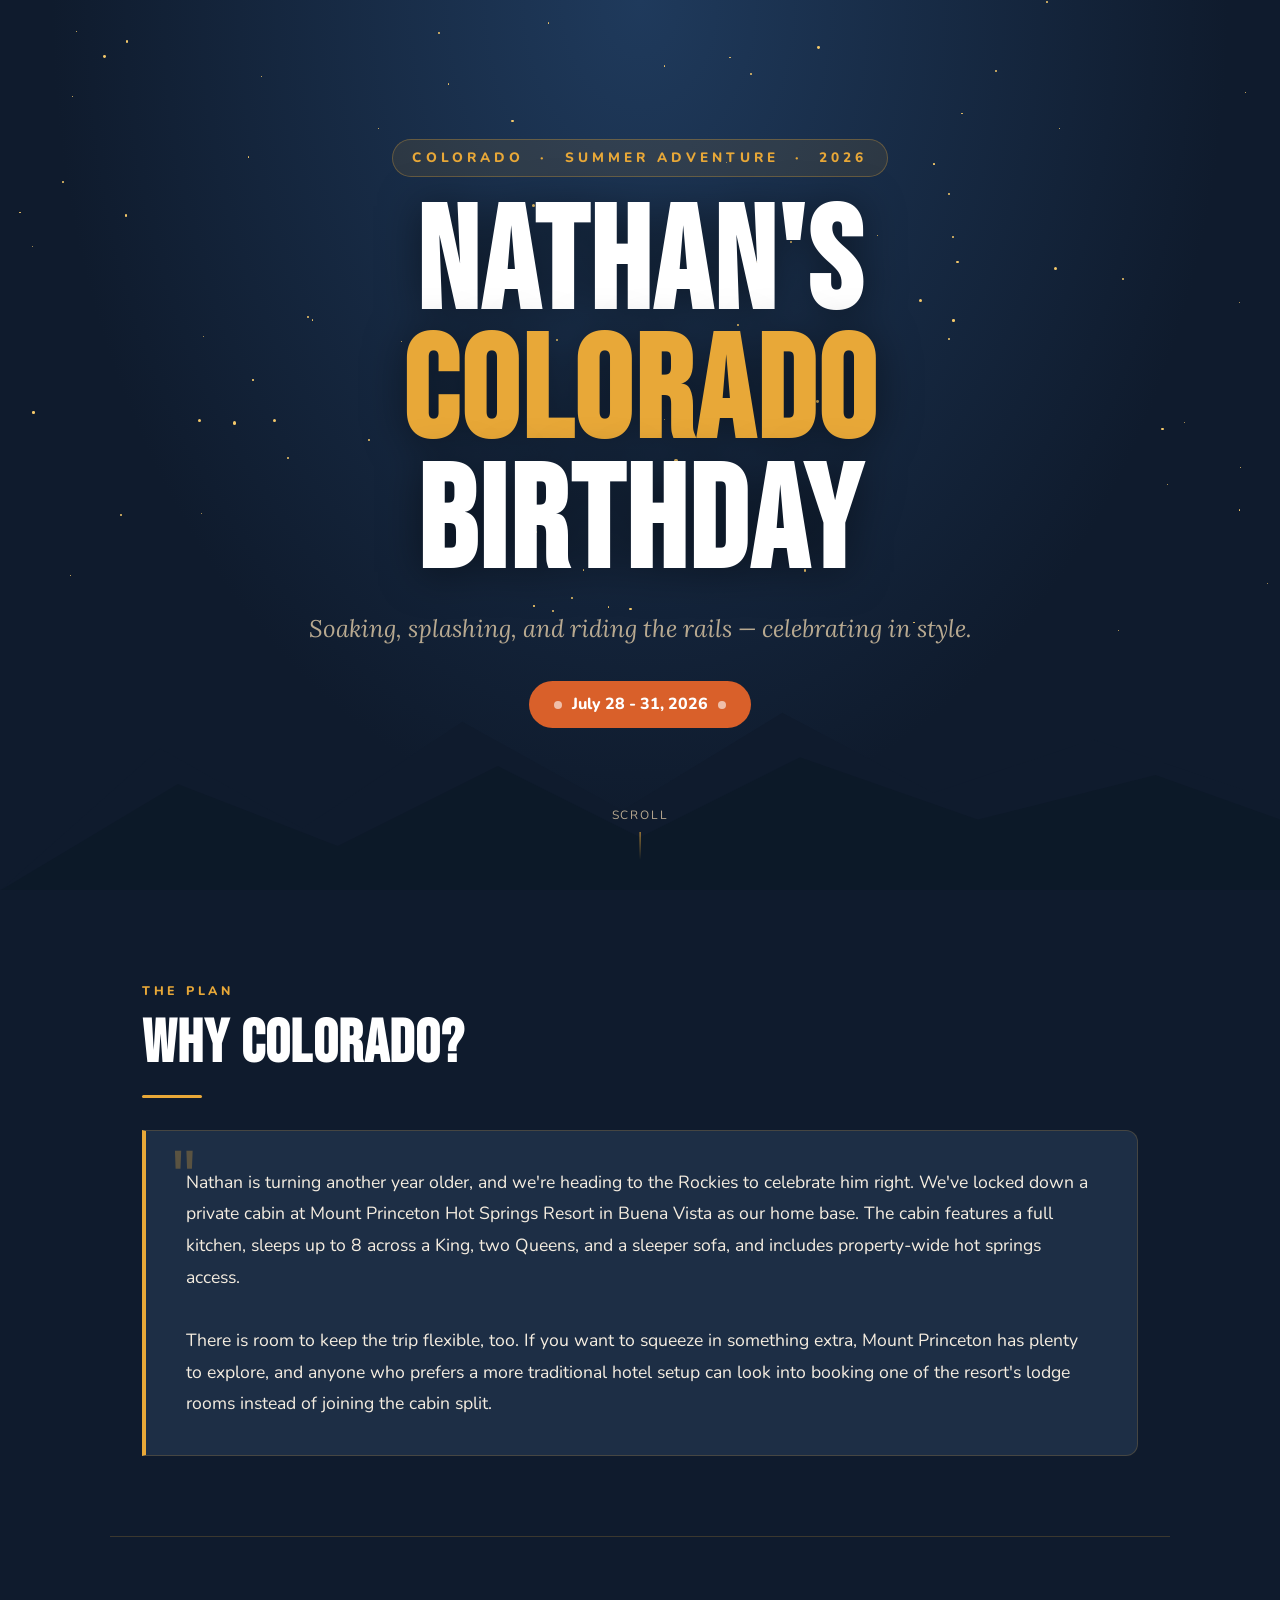
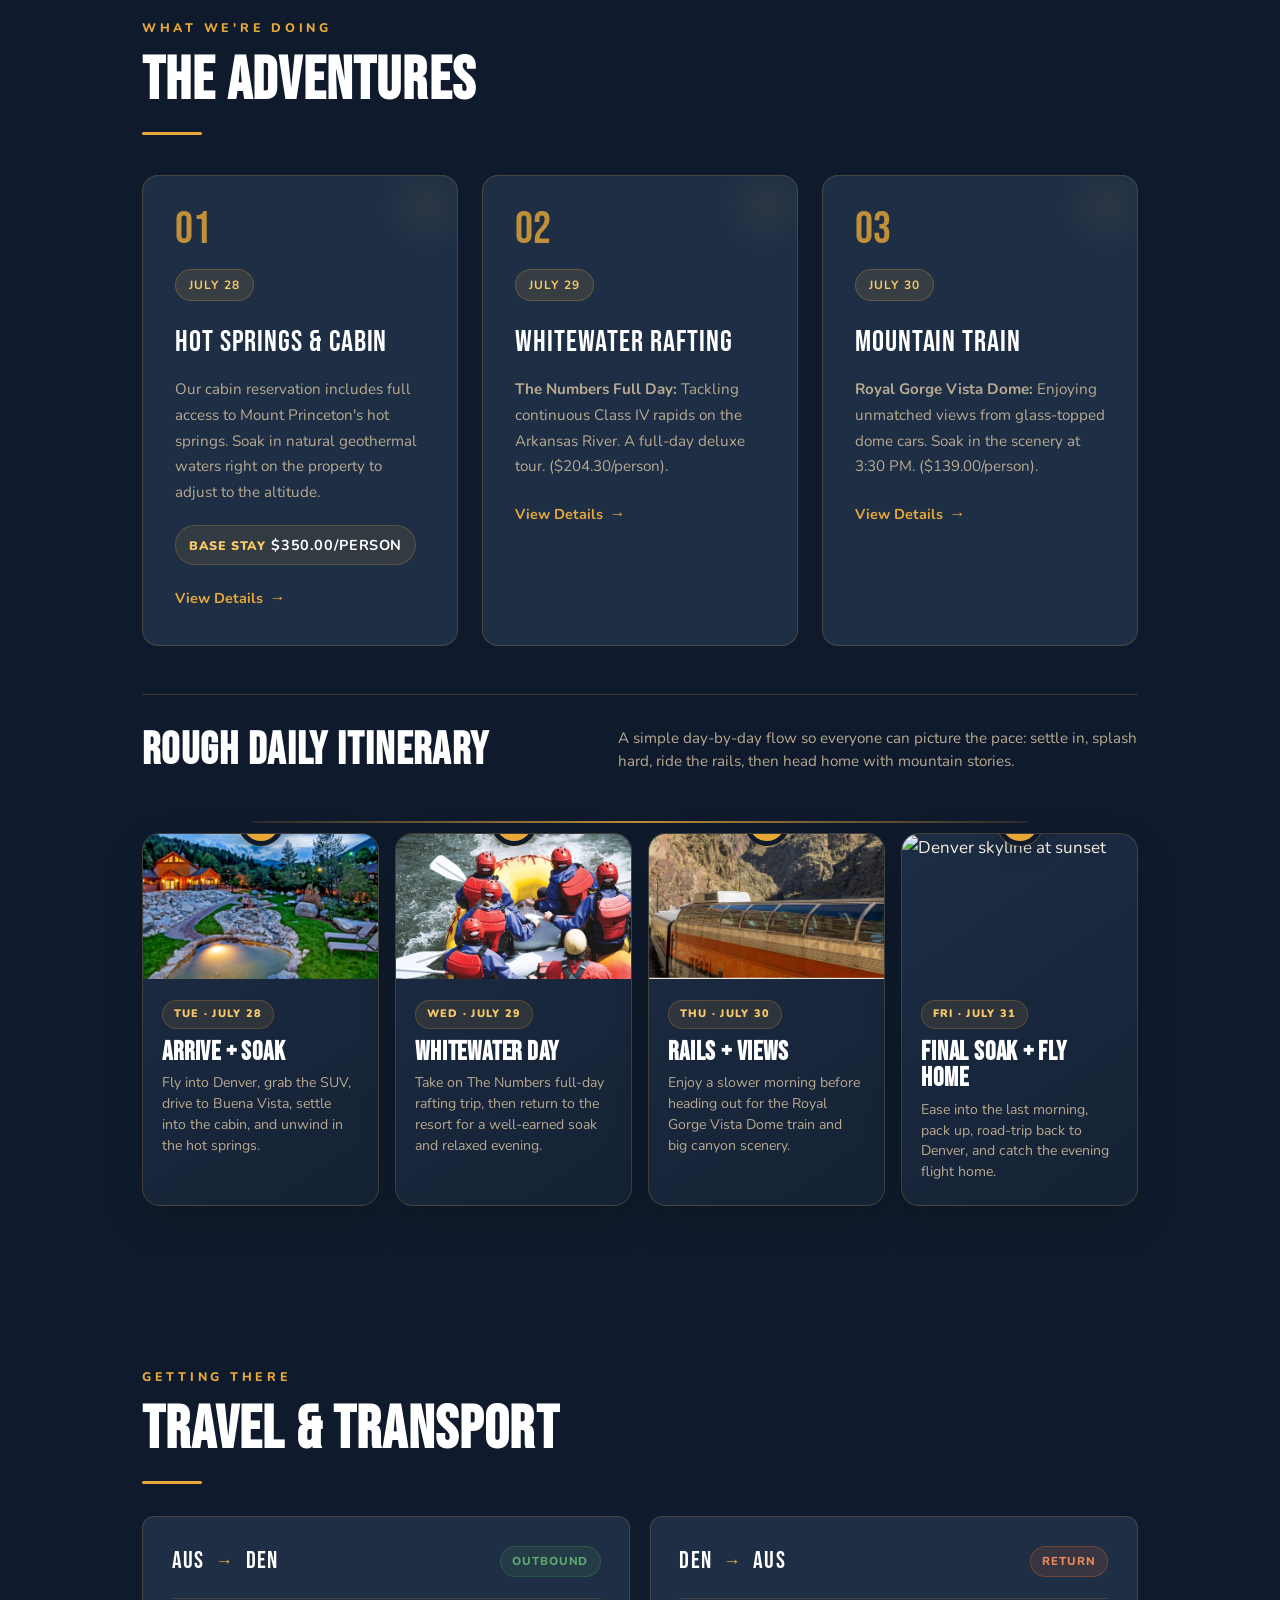
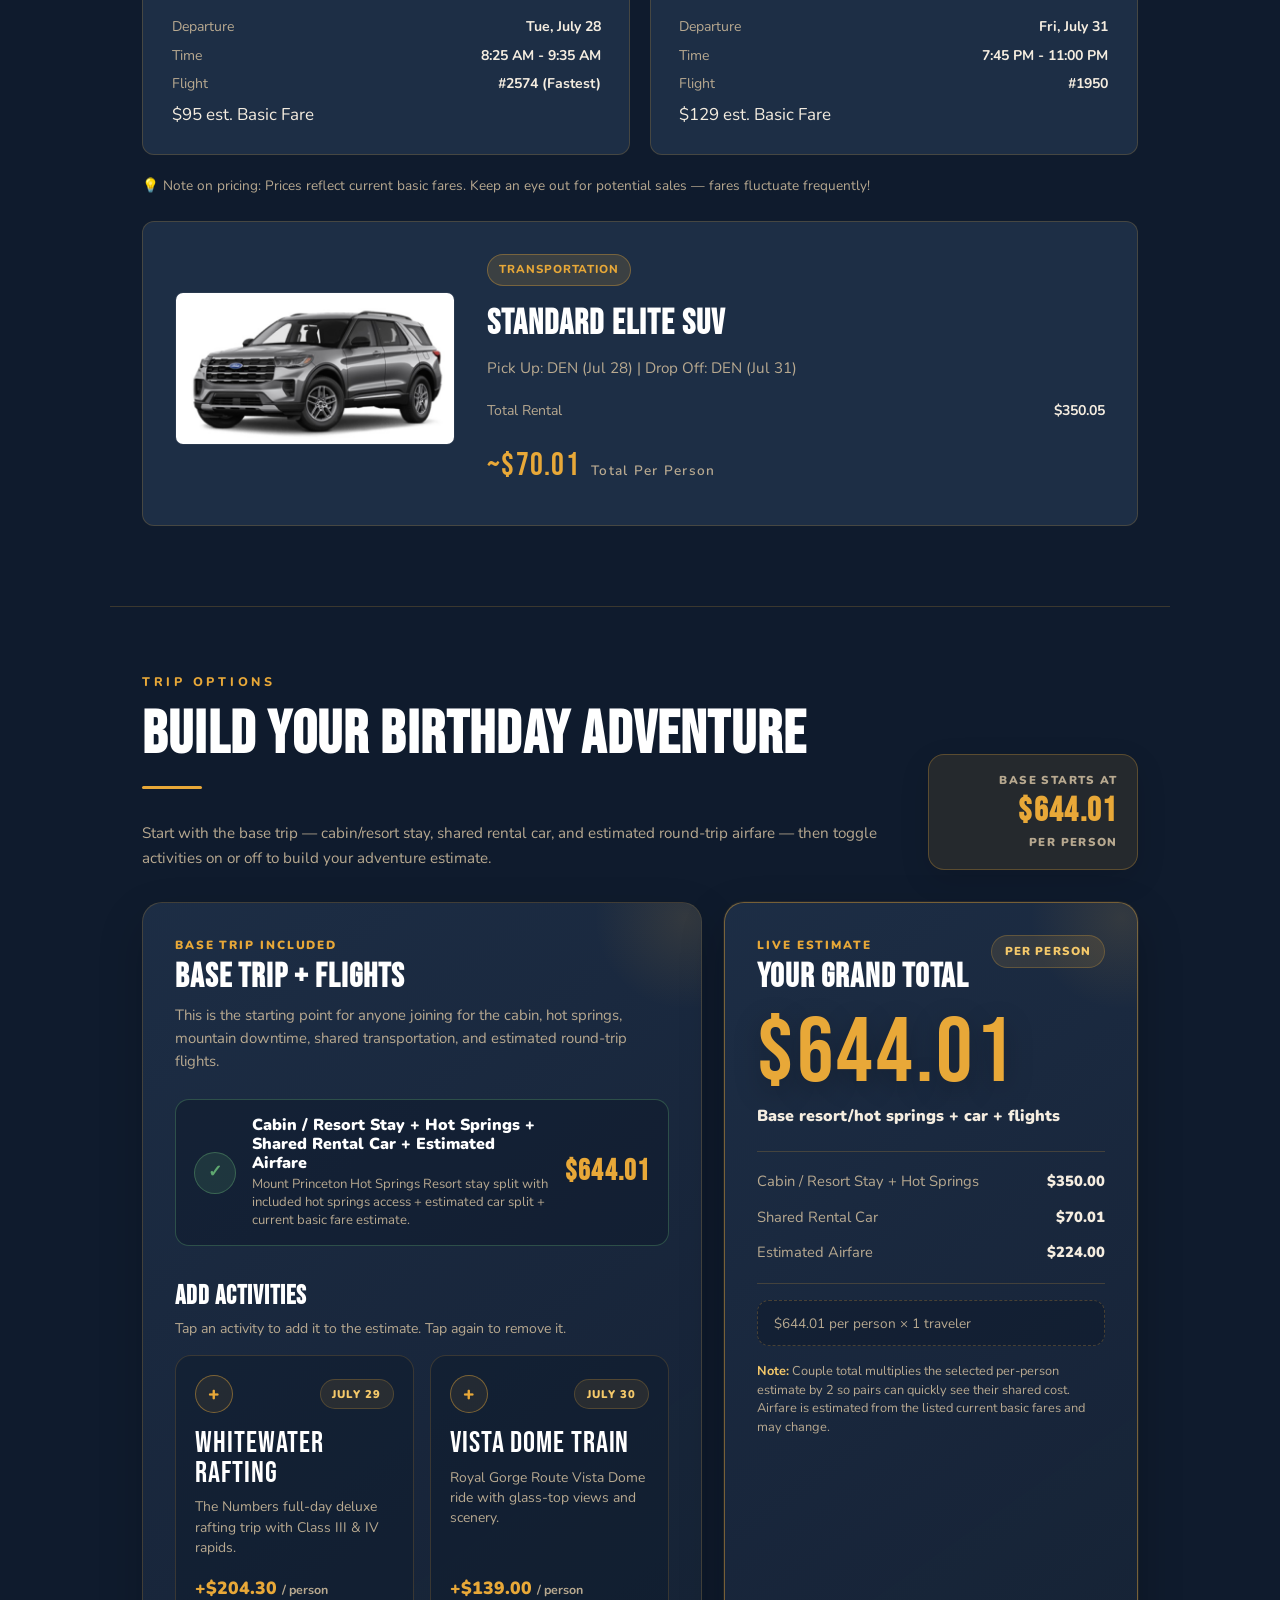
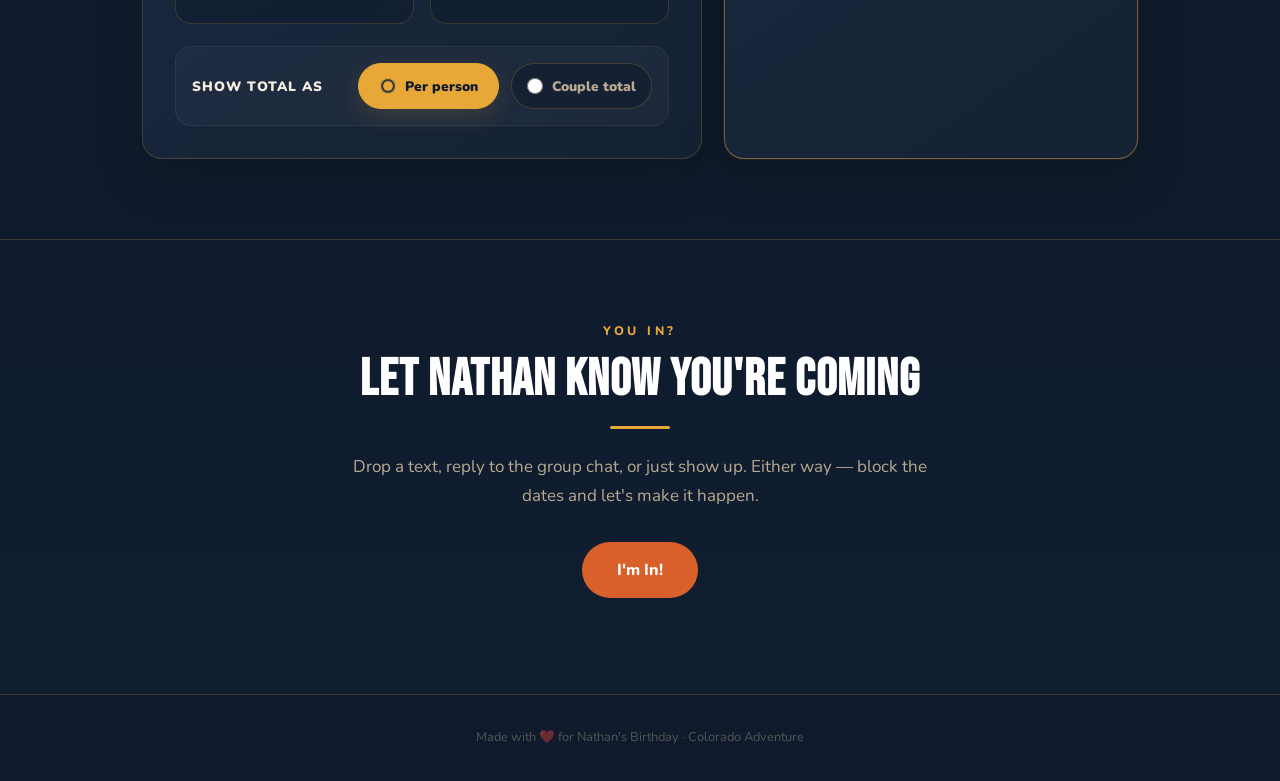
==== index.html @ df60fd01 "Rename index5.html to index.html" ====
<!DOCTYPE html>
<html lang="en">
<head>
<meta charset="UTF-8">
<meta name="viewport" content="width=device-width, initial-scale=1.0">
<title>Nathan's Colorado Birthday 🏔️</title>
<link href="https://fonts.googleapis.com/css2?family=Bebas+Neue&family=Nunito:wght@400;600;700;800;900&family=Lora:ital,wght@0,600;1,500&display=swap" rel="stylesheet">
<style>
  *, *::before, *::after { margin: 0; padding: 0; box-sizing: border-box; }

  :root {
    --navy: #0f1b2d;
    --navy-mid: #162235;
    --navy-card: #1d2e45;
    --amber: #e8a838;
    --amber-light: #f5c96a;
    --orange: #d9602a;
    --cream: #f5ede0;
    --cream-muted: #b8a990;
    --green: #3d7a52;
    --green-light: #5fa870;
    --white: #ffffff;
    --border: rgba(232, 168, 56, 0.2);
  }

  html { scroll-behavior: smooth; }

  body {
    background: var(--navy);
    color: var(--cream);
    font-family: 'Nunito', sans-serif;
    font-size: 17px;
    line-height: 1.7;
    overflow-x: hidden;
  }

  /* ── HERO ─────────────────────────────────────── */
  .hero {
    position: relative;
    min-height: 100vh;
    display: flex;
    flex-direction: column;
    align-items: center;
    justify-content: center;
    text-align: center;
    padding: 6rem 2rem 8rem;
    overflow: hidden;
  }

  .hero-bg {
    position: absolute; inset: 0;
    background: radial-gradient(ellipse at 50% 0%, #1f3a5c 0%, var(--navy) 65%);
    z-index: 0;
  }

  /* Stars */
  .stars {
    position: absolute; inset: 0;
    z-index: 0;
    overflow: hidden;
  }
  
  .star {
    position: absolute;
    background: var(--amber-light);
    border-radius: 50%;
    animation: twinkle var(--dur, 3s) ease-in-out infinite alternate;
    transition: transform 0.1s linear;
  }

  @keyframes twinkle { 
    from { opacity: 0.1; box-shadow: 0 0 0 rgba(245,201,106,0); } 
    to { opacity: 1; box-shadow: 0 0 6px rgba(245,201,106,0.8); } 
  }

  /* Mountain silhouette */
  .mountains {
    position: absolute;
    bottom: 0; left: 0; right: 0;
    z-index: 1;
    pointer-events: none;
  }

  .hero-content { position: relative; z-index: 2; max-width: 820px; }

  .hero-eyebrow {
    display: inline-block;
    font-family: 'Nunito', sans-serif;
    font-weight: 800;
    font-size: 0.85rem;
    letter-spacing: 0.3em;
    text-transform: uppercase;
    color: var(--amber);
    background: rgba(232,168,56,0.1);
    border: 1px solid rgba(232,168,56,0.3);
    padding: 0.4rem 1.2rem;
    border-radius: 2rem;
    margin-bottom: 1.5rem;
    animation: fadeUp 0.8s ease both;
  }

  .hero-title {
    font-family: 'Bebas Neue', sans-serif;
    font-size: clamp(4.5rem, 12vw, 9rem);
    line-height: 0.9;
    color: var(--white);
    letter-spacing: 0.02em;
    animation: fadeUp 0.8s 0.15s ease both;
    text-shadow: 0 4px 40px rgba(0,0,0,0.5);
  }

  .hero-title span { color: var(--amber); }

  .hero-subtitle {
    font-family: 'Lora', serif;
    font-style: italic;
    font-size: clamp(1.1rem, 2.5vw, 1.5rem);
    color: var(--cream-muted);
    margin-top: 1.2rem;
    animation: fadeUp 0.8s 0.3s ease both;
  }

  .hero-date-badge {
    display: inline-flex;
    align-items: center;
    gap: 0.6rem;
    margin-top: 2rem;
    background: var(--orange);
    color: var(--white);
    font-weight: 800;
    font-size: 1rem;
    padding: 0.65rem 1.6rem;
    border-radius: 2rem;
    animation: fadeUp 0.8s 0.45s ease both;
  }

  .hero-date-badge .dot { width: 8px; height: 8px; background: rgba(255,255,255,0.6); border-radius: 50%; display: inline-block; }

  .scroll-hint {
    position: absolute;
    bottom: 2.5rem; 
    left: 50%;
    transform: translateX(-50%);
    z-index: 3;
    display: flex;
    flex-direction: column;
    align-items: center;
    gap: 0.4rem;
    color: var(--cream-muted);
    font-size: 0.75rem;
    letter-spacing: 0.15em;
    text-transform: uppercase;
    animation: bounce 2s ease-in-out infinite;
  }
  
  .scroll-hint::after { content: ''; display: block; width: 1.5px; height: 28px; background: linear-gradient(to bottom, var(--amber), transparent); margin: 0 auto; }

  @keyframes bounce { 0%,100% { transform: translateX(-50%) translateY(0); } 50% { transform: translateX(-50%) translateY(6px); } }
  @keyframes fadeUp { from { opacity: 0; transform: translateY(24px); } to { opacity: 1; transform: translateY(0); } }

  /* ── SECTIONS ──────────────────────────────────── */
  section { padding: 5rem 2rem; max-width: 1060px; margin: 0 auto; }

  .section-label {
    font-weight: 800;
    font-size: 0.78rem;
    letter-spacing: 0.3em;
    text-transform: uppercase;
    color: var(--amber);
    margin-bottom: 0.7rem;
  }

  .section-title {
    font-family: 'Bebas Neue', sans-serif;
    font-size: clamp(2.5rem, 5vw, 3.8rem);
    line-height: 1.05;
    color: var(--white);
    letter-spacing: 0.02em;
  }

  .divider {
    width: 60px;
    height: 3px;
    background: var(--amber);
    border-radius: 2px;
    margin: 1.2rem 0 2rem;
  }

  /* ── BLURB ─────────────────────────────────────── */
  .blurb-section { border-bottom: 1px solid var(--border); }

  .blurb-box {
    background: var(--navy-card);
    border: 1px solid var(--border);
    border-left: 4px solid var(--amber);
    border-radius: 0 12px 12px 0;
    padding: 2.2rem 2.5rem;
    font-size: 1.1rem;
    line-height: 1.8;
    color: var(--cream);
    position: relative;
  }

  .blurb-box .quote-mark {
    font-family: 'Lora', serif;
    font-size: 5rem;
    line-height: 1;
    color: var(--amber);
    opacity: 0.3;
    position: absolute;
    top: 0.5rem;
    left: 1.5rem;
    pointer-events: none;
  }

  .blurb-box p { position: relative; z-index: 1; }

  /* ── ACTIVITY CARDS ───────────────────────────── */
  .activities-grid {
    display: grid;
    grid-template-columns: repeat(auto-fit, minmax(280px, 1fr));
    gap: 1.5rem;
    margin-top: 2.5rem;
  }

  .activity-card {
    background: var(--navy-card);
    border: 1px solid var(--border);
    border-radius: 16px;
    padding: 2rem;
    transition: transform 0.25s ease, border-color 0.25s ease, box-shadow 0.25s ease;
    position: relative;
    overflow: hidden;
  }

  .activity-card:hover {
    transform: translateY(-5px);
    border-color: var(--amber);
    box-shadow: 0 12px 40px rgba(232,168,56,0.12);
  }

  .activity-card.interactive {
    cursor: pointer;
  }

  .activity-card::before {
    content: '';
    position: absolute;
    top: 0; right: 0;
    width: 100px; height: 100px;
    background: radial-gradient(circle, rgba(232,168,56,0.07) 0%, transparent 70%);
    border-radius: 50%;
    transform: translate(20px, -20px);
  }

  .card-icon {
    font-family: 'Bebas Neue', sans-serif;
    font-size: 2.8rem;
    color: var(--amber);
    line-height: 1;
    margin-bottom: 1rem;
    display: block;
    opacity: 0.8;
  }

  .card-title {
    font-family: 'Bebas Neue', sans-serif;
    font-size: 1.9rem;
    color: var(--white);
    letter-spacing: 0.03em;
    margin-bottom: 0.5rem;
  }

  .card-body {
    font-size: 0.95rem;
    color: var(--cream-muted);
    line-height: 1.7;
    margin-bottom: 1.2rem;
  }

  .card-cost {
    display: inline-flex;
    align-items: center;
    gap: 0.35rem;
    margin: 0 0 1.15rem;
    padding: 0.42rem 0.82rem;
    border-radius: 999px;
    background: rgba(232,168,56,0.1);
    border: 1px solid rgba(232,168,56,0.22);
    color: var(--amber-light);
    font-size: 0.78rem;
    font-weight: 900;
    letter-spacing: 0.05em;
    text-transform: uppercase;
  }
  .card-cost strong {
    color: var(--white);
    font-size: 0.9rem;
  }

  .card-tag {
    display: inline-block;
    font-size: 0.75rem;
    font-weight: 700;
    letter-spacing: 0.1em;
    text-transform: uppercase;
    padding: 0.3rem 0.8rem;
    border-radius: 2rem;
    background: rgba(232,168,56,0.12);
    color: var(--amber-light);
    border: 1px solid rgba(232,168,56,0.25);
    margin-bottom: 1rem;
  }

  .book-link {
    display: inline-flex;
    align-items: center;
    gap: 0.4rem;
    font-size: 0.9rem;
    font-weight: 700;
    color: var(--amber);
    text-decoration: none;
    border-bottom: 1.5px solid transparent;
    transition: border-color 0.2s, gap 0.2s;
    background: none;
    border: none;
    cursor: pointer;
    font-family: inherit;
    padding: 0;
  }
  .book-link:hover { border-color: var(--amber); gap: 0.7rem; }
  .book-link .arrow { font-size: 1rem; }

  /* ── HORIZONTAL DAILY TIMELINE ─────────────────── */
  .daily-timeline-wrap {
    margin-top: 3rem;
    padding-top: 2rem;
    border-top: 1px solid var(--border);
  }

  .timeline-intro {
    display: flex;
    align-items: flex-end;
    justify-content: space-between;
    gap: 1.5rem;
    margin-bottom: 1.6rem;
  }

  .timeline-intro h3 {
    font-family: 'Bebas Neue', sans-serif;
    font-size: clamp(2rem, 4vw, 2.8rem);
    color: var(--white);
    letter-spacing: 0.03em;
    line-height: 1;
  }

  .timeline-intro p {
    max-width: 520px;
    color: var(--cream-muted);
    font-size: 0.95rem;
    line-height: 1.55;
  }

  .horizontal-timeline {
    position: relative;
    display: grid;
    grid-template-columns: repeat(4, minmax(220px, 1fr));
    gap: 1rem;
    padding-top: 2.1rem;
  }

  .horizontal-timeline::before {
    content: '';
    position: absolute;
    top: 22px;
    left: 11%;
    right: 11%;
    height: 2px;
    background: linear-gradient(to right, rgba(232,168,56,0.15), var(--amber), rgba(232,168,56,0.15));
    opacity: 0.8;
  }

  .timeline-card {
    position: relative;
    background: linear-gradient(145deg, rgba(29,46,69,0.98), rgba(22,34,53,0.96));
    border: 1px solid var(--border);
    border-radius: 18px;
    overflow: hidden;
    box-shadow: 0 16px 36px rgba(0,0,0,0.16);
    transition: transform 0.25s ease, border-color 0.25s ease, box-shadow 0.25s ease;
  }

  .timeline-card:hover {
    transform: translateY(-5px);
    border-color: rgba(232,168,56,0.55);
    box-shadow: 0 18px 44px rgba(232,168,56,0.1);
  }

  .timeline-dot {
    position: absolute;
    top: -2.1rem;
    left: 50%;
    transform: translateX(-50%);
    width: 46px;
    height: 46px;
    border-radius: 50%;
    background: var(--amber);
    color: var(--navy);
    border: 5px solid var(--navy);
    font-family: 'Bebas Neue', sans-serif;
    font-size: 1.25rem;
    letter-spacing: 0.04em;
    display: flex;
    align-items: center;
    justify-content: center;
    z-index: 3;
    box-shadow: 0 0 0 1px rgba(232,168,56,0.28), 0 8px 22px rgba(0,0,0,0.22);
  }

  .timeline-image {
    width: 100%;
    height: 145px;
    object-fit: cover;
    display: block;
    filter: saturate(0.98) contrast(1.02);
  }

  .timeline-card-body {
    padding: 1.2rem 1.2rem 1.35rem;
  }

  .timeline-date {
    display: inline-block;
    font-size: 0.68rem;
    font-weight: 900;
    letter-spacing: 0.12em;
    text-transform: uppercase;
    color: var(--amber-light);
    background: rgba(232,168,56,0.1);
    border: 1px solid rgba(232,168,56,0.22);
    border-radius: 999px;
    padding: 0.25rem 0.65rem;
    margin-bottom: 0.65rem;
  }

  .timeline-card h4 {
    font-family: 'Bebas Neue', sans-serif;
    color: var(--white);
    font-size: 1.65rem;
    line-height: 1;
    letter-spacing: 0.03em;
    margin-bottom: 0.5rem;
  }

  .timeline-card p {
    color: var(--cream-muted);
    font-size: 0.88rem;
    line-height: 1.48;
  }

  /* ── MODAL ─────────────────────────────────────── */
  .modal-overlay {
    position: fixed;
    top: 0; left: 0; right: 0; bottom: 0;
    background: rgba(10, 18, 31, 0.9);
    backdrop-filter: blur(8px);
    z-index: 1000;
    display: none;
    align-items: center;
    justify-content: center;
    padding: 2rem;
    opacity: 0;
    transition: opacity 0.3s ease;
  }

  .modal-overlay.active {
    display: flex;
    opacity: 1;
  }

  .modal-content {
    background: var(--navy-card);
    border: 1px solid var(--border);
    border-radius: 20px;
    width: 100%;
    max-width: 800px;
    max-height: 90vh;
    overflow-y: auto;
    position: relative;
    padding: 3rem;
    box-shadow: 0 20px 50px rgba(0,0,0,0.5);
    transform: translateY(20px) scale(0.95);
    transition: transform 0.3s cubic-bezier(0.175, 0.885, 0.32, 1.275);
  }

  .modal-overlay.active .modal-content {
    transform: translateY(0) scale(1);
  }

  .modal-close {
    position: absolute;
    top: 1.5rem; right: 1.5rem;
    background: rgba(255,255,255,0.05);
    border: 1px solid rgba(255,255,255,0.1);
    color: var(--white);
    width: 40px; height: 40px;
    border-radius: 50%;
    font-size: 1.5rem;
    line-height: 1;
    cursor: pointer;
    display: flex;
    align-items: center;
    justify-content: center;
    transition: all 0.2s;
  }
  .modal-close:hover { background: var(--amber); color: var(--navy); border-color: var(--amber); transform: rotate(90deg); }

  .modal-header { text-align: center; margin-bottom: 2rem; }
  .modal-title {
    font-family: 'Bebas Neue', sans-serif;
    font-size: 3rem;
    color: var(--white);
    letter-spacing: 0.03em;
    line-height: 1;
  }
  
  .modal-price {
    font-family: 'Bebas Neue', sans-serif;
    font-size: 2.2rem;
    color: var(--amber);
    margin-top: 0.5rem;
  }
  .modal-price span {
    font-family: 'Nunito', sans-serif;
    font-size: 0.9rem;
    color: var(--cream-muted);
    font-weight: 700;
    letter-spacing: 0.1em;
    text-transform: uppercase;
    margin-left: 0.4rem;
  }

  .modal-body-text { font-size: 1.1rem; color: var(--cream); margin-bottom: 1.5rem; text-align: center; }
  .modal-body-text p { margin-bottom: 1rem; }

  .modal-price-note {
    display: inline-flex;
    align-items: center;
    justify-content: center;
    gap: 0.45rem;
    margin-top: 0.4rem;
    padding: 0.42rem 0.9rem;
    border-radius: 999px;
    background: rgba(95,168,112,0.12);
    border: 1px solid rgba(95,168,112,0.32);
    color: var(--green-light);
    font-size: 0.76rem;
    font-weight: 900;
    letter-spacing: 0.08em;
    text-transform: uppercase;
  }

  .modal-cost-callout {
    display: grid;
    grid-template-columns: 1fr auto;
    align-items: center;
    gap: 1rem;
    margin: 0 auto 1.8rem;
    padding: 1rem 1.2rem;
    max-width: 520px;
    background: rgba(15,27,45,0.58);
    border: 1px solid rgba(232,168,56,0.25);
    border-radius: 14px;
    text-align: left;
  }
  .modal-cost-callout span {
    display: block;
    color: var(--cream-muted);
    font-size: 0.78rem;
    font-weight: 900;
    letter-spacing: 0.1em;
    text-transform: uppercase;
  }
  .modal-cost-callout strong {
    font-family: 'Bebas Neue', sans-serif;
    color: var(--amber);
    font-size: 2rem;
    line-height: 1;
    letter-spacing: 0.04em;
    white-space: nowrap;
  }

  .modal-features {
    list-style: none;
    margin-bottom: 2.5rem;
    display: grid;
    grid-template-columns: 1fr;
    gap: 1rem;
  }
  .modal-features li {
    position: relative;
    padding-left: 2rem;
    font-size: 0.95rem;
    color: var(--cream-muted);
  }
  .modal-features li::before {
    content: '✦';
    position: absolute;
    left: 0; top: 0;
    color: var(--amber);
    font-size: 1.2rem;
  }

  .modal-gallery {
    display: grid;
    grid-template-columns: 1fr 1fr;
    gap: 1rem;
    margin-bottom: 2.5rem;
  }
  .modal-gallery img {
    width: 100%;
    height: 200px;
    object-fit: cover;
    border-radius: 12px;
    border: 1px solid rgba(255,255,255,0.05);
  }
  .modal-gallery img:first-child { grid-column: span 2; height: 300px; }

  .modal-footer { text-align: center; }
  .modal-footer.action-stack {
    display: flex;
    justify-content: center;
    flex-wrap: wrap;
    gap: 0.8rem;
  }

  .external-cta {
    display: inline-flex;
    align-items: center;
    justify-content: center;
    gap: 0.5rem;
    padding: 0.85rem 1.8rem;
    border-radius: 2rem;
    background: var(--amber);
    color: var(--navy);
    font-weight: 900;
    font-size: 0.92rem;
    text-decoration: none;
    letter-spacing: 0.02em;
    transition: background 0.2s, transform 0.2s, box-shadow 0.2s;
  }
  .external-cta:hover {
    background: var(--amber-light);
    transform: translateY(-2px);
    box-shadow: 0 8px 24px rgba(232,168,56,0.18);
  }
  .external-cta.alt {
    background: transparent;
    color: var(--amber-light);
    border: 1px solid rgba(232,168,56,0.35);
  }
  .external-cta.alt:hover {
    background: rgba(232,168,56,0.12);
    color: var(--white);
  }

  /* ── ITINERARY ─────────────────────────────────── */
  .itinerary-section { border-top: 1px solid var(--border); border-bottom: 1px solid var(--border); }

  .day-block {
    display: grid;
    grid-template-columns: 90px 1fr;
    gap: 0 2rem;
    margin-bottom: 2.5rem;
    position: relative;
  }

  .day-block:not(:last-child)::after {
    content: '';
    position: absolute;
    left: 44px;
    top: 56px;
    width: 2px;
    height: calc(100% - 40px);
    background: linear-gradient(to bottom, var(--amber), transparent);
    opacity: 0.3;
  }

  .day-label { text-align: center; padding-top: 0.3rem; }

  .day-number {
    display: flex;
    align-items: center;
    justify-content: center;
    width: 52px;
    height: 52px;
    border-radius: 50%;
    background: var(--amber);
    color: var(--navy);
    font-family: 'Bebas Neue', sans-serif;
    font-size: 1.4rem;
    letter-spacing: 0.05em;
    margin: 0 auto 0.4rem;
    flex-shrink: 0;
  }

  .day-date {
    font-size: 0.7rem;
    font-weight: 800;
    letter-spacing: 0.1em;
    text-transform: uppercase;
    color: var(--cream-muted);
    display: block;
    text-align: center;
  }

  .day-content {
    background: var(--navy-card);
    border: 1px solid var(--border);
    border-radius: 12px;
    padding: 1.5rem 1.8rem;
  }

  .day-title {
    font-family: 'Bebas Neue', sans-serif;
    font-size: 1.6rem;
    color: var(--white);
    letter-spacing: 0.03em;
    margin-bottom: 0.6rem;
  }

  .event-list { list-style: none; display: flex; flex-direction: column; gap: 0.5rem; }

  .event-item {
    display: flex;
    align-items: flex-start;
    gap: 0.7rem;
    font-size: 0.95rem;
    color: var(--cream);
  }

  .event-time {
    font-size: 0.78rem;
    font-weight: 700;
    color: var(--amber);
    min-width: 60px;
    margin-top: 2px;
    letter-spacing: 0.04em;
    flex-shrink: 0;
  }

  .event-link {
    color: var(--cream);
    text-decoration: none;
    border-bottom: 1px dashed rgba(245,201,106,0.4);
    transition: color 0.2s, border-color 0.2s;
    cursor: pointer;
  }
  .event-link:hover { color: var(--amber); border-color: var(--amber); }

  /* ── FLIGHTS & RENTAL ─────────────────────────── */
  .flights-grid {
    display: grid;
    grid-template-columns: repeat(auto-fit, minmax(300px, 1fr));
    gap: 1.2rem;
    margin-top: 2rem;
  }

  .flight-card {
    background: var(--navy-card);
    border: 1px solid var(--border);
    border-radius: 12px;
    padding: 1.5rem 1.8rem;
    transition: border-color 0.2s;
  }
  .flight-card:hover { border-color: var(--amber); }

  .flight-header {
    display: flex;
    justify-content: space-between;
    align-items: center;
    margin-bottom: 1rem;
    padding-bottom: 1rem;
    border-bottom: 1px solid var(--border);
  }

  .flight-route {
    display: flex;
    align-items: center;
    gap: 0.7rem;
    font-family: 'Bebas Neue', sans-serif;
    font-size: 1.5rem;
    color: var(--white);
    letter-spacing: 0.05em;
  }

  .flight-route .plane { font-size: 1.1rem; color: var(--amber); font-family: sans-serif; }

  .flight-badge {
    font-size: 0.72rem;
    font-weight: 800;
    letter-spacing: 0.08em;
    text-transform: uppercase;
    padding: 0.3rem 0.7rem;
    border-radius: 2rem;
    background: rgba(61,122,82,0.2);
    color: var(--green-light);
    border: 1px solid rgba(61,122,82,0.4);
  }

  .flight-badge.orange {
    background: rgba(217,96,42,0.15);
    color: #e88a5a;
    border-color: rgba(217,96,42,0.35);
  }

  .flight-detail {
    display: flex;
    justify-content: space-between;
    font-size: 0.88rem;
    margin-bottom: 0.3rem;
    color: var(--cream-muted);
  }
  .flight-detail strong { color: var(--cream); font-weight: 700; }

  .flight-cta {
    display: inline-block;
    margin-top: 1rem;
    padding: 0.6rem 1.4rem;
    border-radius: 2rem;
    background: var(--amber);
    color: var(--navy);
    font-weight: 800;
    font-size: 0.88rem;
    text-decoration: none;
    transition: background 0.2s, transform 0.2s;
  }
  .flight-cta:hover { background: var(--amber-light); transform: scale(1.03); }

  /* Rental Card */
  .rental-card {
    display: flex;
    gap: 2rem;
    align-items: center;
    margin-top: 1.5rem;
    background: var(--navy-card);
    border: 1px solid var(--border);
    border-radius: 12px;
    padding: 2rem;
    transition: border-color 0.2s;
  }
  .rental-card:hover { border-color: var(--amber); }
  
  .rental-image img {
    width: 280px;
    border-radius: 8px;
    border: 1px solid rgba(255,255,255,0.05);
  }
  
  .rental-info { flex: 1; }
  
  .rental-info .flight-price {
    margin-top: 1rem;
    font-family: 'Bebas Neue', sans-serif;
    font-size: 2rem;
    color: var(--amber);
    letter-spacing: 0.04em;
  }
  .rental-info .flight-price span {
    font-family: 'Nunito', sans-serif;
    font-size: 0.85rem;
    font-weight: 600;
    color: var(--cream-muted);
    margin-left: 0.3rem;
  }


  /* ── INTERACTIVE COST BUILDER ─────────────────── */
  .cost-section {
    border-top: 1px solid var(--border);
    padding-top: 4rem;
  }

  .cost-intro {
    display: flex;
    justify-content: space-between;
    gap: 2rem;
    align-items: flex-end;
    margin-bottom: 2rem;
  }

  .cost-intro-copy { max-width: 780px; }
  .cost-intro-copy p {
    font-size: 0.95rem;
    color: var(--cream-muted);
    line-height: 1.6;
  }

  .base-pill {
    min-width: 210px;
    background: rgba(232,168,56,0.1);
    border: 1px solid rgba(232,168,56,0.28);
    border-radius: 16px;
    padding: 1rem 1.2rem;
    text-align: right;
    box-shadow: 0 10px 30px rgba(0,0,0,0.12);
  }
  .base-pill span,
  .base-pill em {
    display: block;
    color: var(--cream-muted);
    font-size: 0.72rem;
    font-weight: 900;
    letter-spacing: 0.12em;
    text-transform: uppercase;
    font-style: normal;
  }
  .base-pill strong {
    display: block;
    font-family: 'Bebas Neue', sans-serif;
    font-size: 2.1rem;
    line-height: 1;
    color: var(--amber);
    letter-spacing: 0.04em;
    margin: 0.3rem 0;
  }

  .cost-builder {
    display: grid;
    grid-template-columns: minmax(0, 1.15fr) minmax(320px, 0.85fr);
    gap: 1.4rem;
    align-items: stretch;
    margin-top: 1.5rem;
  }

  .builder-panel,
  .total-panel {
    background: linear-gradient(145deg, rgba(29,46,69,0.98), rgba(22,34,53,0.96));
    border: 1px solid var(--border);
    border-radius: 20px;
    box-shadow: 0 18px 45px rgba(0,0,0,0.18);
    position: relative;
    overflow: hidden;
  }

  .builder-panel { padding: 2rem; }
  .total-panel {
    padding: 2rem;
    border-color: rgba(232,168,56,0.45);
    box-shadow: 0 0 0 1px rgba(232,168,56,0.08), 0 18px 45px rgba(0,0,0,0.22);
  }

  .builder-panel::before,
  .total-panel::before {
    content: '';
    position: absolute;
    top: -80px;
    right: -80px;
    width: 190px;
    height: 190px;
    border-radius: 50%;
    background: radial-gradient(circle, rgba(232,168,56,0.12) 0%, transparent 68%);
    pointer-events: none;
  }

  .builder-heading,
  .summary-top {
    position: relative;
    z-index: 1;
  }

  .builder-kicker,
  .summary-kicker {
    color: var(--amber);
    font-size: 0.74rem;
    font-weight: 900;
    letter-spacing: 0.16em;
    text-transform: uppercase;
    margin-bottom: 0.35rem;
  }

  .builder-title,
  .summary-title {
    font-family: 'Bebas Neue', sans-serif;
    color: var(--white);
    font-size: 2.1rem;
    line-height: 1;
    letter-spacing: 0.03em;
  }

  .builder-copy {
    color: var(--cream-muted);
    font-size: 0.93rem;
    line-height: 1.55;
    margin-top: 0.6rem;
  }

  .base-included-card {
    display: grid;
    grid-template-columns: auto 1fr auto;
    align-items: center;
    gap: 1rem;
    margin-top: 1.6rem;
    padding: 1rem 1.1rem;
    background: rgba(15,27,45,0.55);
    border: 1px solid rgba(95,168,112,0.35);
    border-radius: 14px;
    position: relative;
    z-index: 1;
  }

  .included-icon {
    display: flex;
    align-items: center;
    justify-content: center;
    width: 42px;
    height: 42px;
    border-radius: 50%;
    background: rgba(95,168,112,0.16);
    border: 1px solid rgba(95,168,112,0.42);
    color: var(--green-light);
    font-weight: 900;
  }

  .base-included-card h3 {
    color: var(--white);
    font-size: 1rem;
    font-weight: 900;
    line-height: 1.2;
  }
  .base-included-card p {
    color: var(--cream-muted);
    font-size: 0.82rem;
    line-height: 1.35;
    margin-top: 0.2rem;
  }
  .base-included-card strong {
    font-family: 'Bebas Neue', sans-serif;
    color: var(--amber);
    font-size: 1.8rem;
    letter-spacing: 0.04em;
    white-space: nowrap;
  }

  .builder-subtitle {
    font-family: 'Bebas Neue', sans-serif;
    color: var(--white);
    font-size: 1.6rem;
    letter-spacing: 0.04em;
    margin-top: 1.8rem;
  }

  .builder-helper {
    color: var(--cream-muted);
    font-size: 0.88rem;
    line-height: 1.45;
    margin-bottom: 1rem;
  }

  .addon-grid {
    display: grid;
    grid-template-columns: repeat(2, minmax(0, 1fr));
    gap: 1rem;
    position: relative;
    z-index: 1;
  }

  .addon-card {
    position: relative;
    display: flex;
    flex-direction: column;
    min-height: 215px;
    padding: 1.2rem;
    border-radius: 16px;
    border: 1px solid rgba(232,168,56,0.18);
    background: rgba(15,27,45,0.52);
    cursor: pointer;
    transition: transform 0.22s ease, border-color 0.22s ease, box-shadow 0.22s ease, background 0.22s ease;
  }

  .addon-card:hover {
    transform: translateY(-4px);
    border-color: rgba(232,168,56,0.55);
    box-shadow: 0 10px 30px rgba(0,0,0,0.18);
  }

  .addon-card.is-selected {
    background: linear-gradient(160deg, rgba(232,168,56,0.16), rgba(15,27,45,0.62));
    border-color: var(--amber);
    box-shadow: 0 0 0 1px rgba(232,168,56,0.1), 0 14px 34px rgba(232,168,56,0.08);
  }

  .addon-card input[type="checkbox"] {
    position: absolute;
    opacity: 0;
    inset: 0;
    cursor: pointer;
  }

  .addon-card:focus-within,
  .mode-option:focus-within {
    outline: 2px solid var(--amber-light);
    outline-offset: 3px;
  }

  .addon-top {
    display: flex;
    align-items: center;
    justify-content: space-between;
    gap: 1rem;
    margin-bottom: 1rem;
    position: relative;
    z-index: 1;
  }

  .check-orb {
    display: flex;
    align-items: center;
    justify-content: center;
    width: 38px;
    height: 38px;
    border-radius: 50%;
    border: 1.5px solid rgba(232,168,56,0.45);
    background: rgba(232,168,56,0.08);
    color: var(--amber);
    font-weight: 900;
    transition: all 0.2s;
  }
  .check-orb::before { content: '+'; font-size: 1.2rem; line-height: 1; }
  .addon-card.is-selected .check-orb {
    background: var(--amber);
    color: var(--navy);
    border-color: var(--amber);
  }
  .addon-card.is-selected .check-orb::before { content: '✓'; }

  .addon-badge {
    font-size: 0.7rem;
    font-weight: 900;
    letter-spacing: 0.1em;
    text-transform: uppercase;
    padding: 0.28rem 0.7rem;
    border-radius: 2rem;
    background: rgba(232,168,56,0.1);
    color: var(--amber-light);
    border: 1px solid rgba(232,168,56,0.22);
  }

  .addon-title {
    position: relative;
    z-index: 1;
    display: block;
    color: var(--white);
    font-family: 'Bebas Neue', sans-serif;
    font-size: 1.85rem;
    line-height: 1;
    letter-spacing: 0.03em;
    margin-bottom: 0.55rem;
  }

  .addon-copy {
    position: relative;
    z-index: 1;
    display: block;
    color: var(--cream-muted);
    font-size: 0.87rem;
    line-height: 1.45;
    margin-bottom: 1rem;
    flex: 1;
  }

  .addon-price {
    position: relative;
    z-index: 1;
    display: block;
    color: var(--amber);
    font-weight: 900;
    font-size: 1.1rem;
  }
  .addon-price em {
    color: var(--cream-muted);
    font-size: 0.78rem;
    font-style: normal;
    font-weight: 700;
  }

  .view-toggle {
    display: grid;
    grid-template-columns: 150px 1fr;
    gap: 1rem;
    align-items: center;
    margin-top: 1.4rem;
    padding: 1rem;
    border: 1px solid rgba(255,255,255,0.06);
    border-radius: 16px;
    background: rgba(255,255,255,0.03);
    position: relative;
    z-index: 1;
  }

  .view-toggle-label {
    color: var(--cream);
    font-size: 0.85rem;
    font-weight: 900;
    letter-spacing: 0.08em;
    text-transform: uppercase;
  }

  .mode-tabs {
    display: grid;
    grid-template-columns: repeat(2, minmax(0, 1fr));
    gap: 0.7rem;
  }

  .mode-option {
    position: relative;
    display: flex;
    align-items: center;
    justify-content: center;
    gap: 0.55rem;
    min-height: 46px;
    padding: 0.55rem 0.8rem;
    border-radius: 999px;
    border: 1px solid rgba(232,168,56,0.22);
    background: rgba(15,27,45,0.55);
    color: var(--cream-muted);
    font-weight: 900;
    font-size: 0.86rem;
    cursor: pointer;
    transition: all 0.2s ease;
  }

  .mode-option input {
    accent-color: var(--amber);
    width: 16px;
    height: 16px;
    flex-shrink: 0;
  }

  .mode-option.is-selected {
    background: var(--amber);
    border-color: var(--amber);
    color: var(--navy);
    box-shadow: 0 8px 24px rgba(232,168,56,0.16);
  }

  .summary-top {
    display: flex;
    justify-content: space-between;
    gap: 1rem;
    align-items: flex-start;
    margin-bottom: 1.2rem;
  }

  .summary-badge {
    display: inline-flex;
    align-items: center;
    justify-content: center;
    padding: 0.35rem 0.8rem;
    border-radius: 999px;
    background: rgba(232,168,56,0.12);
    border: 1px solid rgba(232,168,56,0.25);
    color: var(--amber-light);
    font-size: 0.72rem;
    font-weight: 900;
    letter-spacing: 0.1em;
    text-transform: uppercase;
    white-space: nowrap;
  }

  .summary-price {
    position: relative;
    z-index: 1;
    font-family: 'Bebas Neue', sans-serif;
    color: var(--amber);
    font-size: clamp(4rem, 8vw, 5.7rem);
    line-height: 0.9;
    letter-spacing: 0.04em;
    margin: 0.7rem 0 0.45rem;
    text-shadow: 0 8px 28px rgba(0,0,0,0.25);
  }

  .summary-label {
    position: relative;
    z-index: 1;
    color: var(--cream);
    font-weight: 900;
    font-size: 1rem;
    margin-bottom: 1.3rem;
  }

  .summary-list {
    position: relative;
    z-index: 1;
    list-style: none;
    display: flex;
    flex-direction: column;
    gap: 0.65rem;
    padding: 1.1rem 0;
    border-top: 1px solid var(--border);
    border-bottom: 1px solid var(--border);
  }

  .summary-list li {
    display: flex;
    justify-content: space-between;
    gap: 1rem;
    color: var(--cream-muted);
    font-size: 0.92rem;
  }
  .summary-list li strong { color: var(--cream); font-weight: 900; }
  .summary-list li.is-hidden { display: none; }

  .summary-equation {
    position: relative;
    z-index: 1;
    margin-top: 1rem;
    padding: 0.8rem 1rem;
    border-radius: 12px;
    background: rgba(15,27,45,0.55);
    border: 1px dashed rgba(232,168,56,0.25);
    color: var(--cream-muted);
    font-size: 0.85rem;
    line-height: 1.4;
  }

  .cost-note {
    position: relative;
    z-index: 1;
    margin-top: 1rem;
    font-size: 0.8rem;
    color: var(--cream-muted);
    line-height: 1.45;
  }

  .cost-note strong { color: var(--amber-light); }

  /* ── RSVP SECTION ────────────────────────────── */
  .rsvp-section {
    text-align: center;
    padding: 5rem 2rem 6rem;
    background: linear-gradient(180deg, var(--navy) 0%, #101e31 100%);
    border-top: 1px solid var(--border);
  }

  .rsvp-section .section-label, .rsvp-section .section-title, .rsvp-section p { max-width: 600px; margin-left: auto; margin-right: auto; }
  .rsvp-section p { color: var(--cream-muted); margin-bottom: 2rem; }

  .rsvp-btn {
    display: inline-flex;
    align-items: center;
    gap: 0.6rem;
    padding: 0.9rem 2.2rem;
    background: var(--orange);
    color: var(--white);
    font-weight: 800;
    font-size: 1rem;
    border: none;
    border-radius: 2rem;
    cursor: pointer;
    text-decoration: none;
    transition: background 0.2s, transform 0.2s;
  }
  .rsvp-btn:hover { background: #c4501f; transform: scale(1.04); }

  /* ── FOOTER ──────────────────────────────────── */
  footer {
    text-align: center;
    padding: 2rem;
    font-size: 0.8rem;
    color: rgba(184,169,144,0.4);
    border-top: 1px solid var(--border);
  }

  /* ── RESPONSIVE ──────────────────────────────── */
  @media (max-width: 768px) {
    .rental-card { flex-direction: column; align-items: flex-start; gap: 1.5rem; }
    .rental-image img { width: 100%; max-width: 400px; }
  }

  @media (max-width: 640px) {
    .day-block { grid-template-columns: 64px 1fr; gap: 0 1rem; }
    .day-block:not(:last-child)::after { left: 31px; }
    .day-number { width: 40px; height: 40px; font-size: 1.1rem; }
    .blurb-box { padding: 1.5rem; }
    .activities-grid, .addon-grid, .cost-builder, .horizontal-timeline { grid-template-columns: 1fr; }
    .horizontal-timeline { padding-top: 0.5rem; }
    .horizontal-timeline::before { display: none; }
    .timeline-card { overflow: visible; }
    .timeline-image { border-radius: 18px 18px 0 0; }
    .timeline-dot { position: static; transform: none; margin: -1.2rem 0 -0.2rem 1rem; border-color: var(--navy-card); }
    .timeline-intro { flex-direction: column; align-items: flex-start; }
    .external-cta { width: 100%; }
    .modal-cost-callout { grid-template-columns: 1fr; text-align: center; }
  }

  @media (max-width: 900px) {
    .cost-intro { flex-direction: column; align-items: flex-start; }
    .base-pill { width: 100%; text-align: left; }
    .cost-builder { grid-template-columns: 1fr; }
  }

  @media (max-width: 640px) {
    .builder-panel, .total-panel { padding: 1.35rem; border-radius: 16px; }
    .base-included-card { grid-template-columns: auto 1fr; }
    .base-included-card strong { grid-column: 1 / -1; }
    .addon-grid { grid-template-columns: 1fr; }
    .view-toggle { grid-template-columns: 1fr; }
    .mode-tabs { grid-template-columns: 1fr; }
    .summary-top { flex-direction: column; }
    .summary-price { font-size: 4rem; }
  }

</style>
</head>
<body>

<div class="hero">
  <div class="hero-bg"></div>
  <div class="stars" id="stars"></div>

  <div class="hero-content">
    <div class="hero-eyebrow">Colorado &nbsp;·&nbsp; Summer Adventure &nbsp;·&nbsp; 2026</div>
    <h1 class="hero-title">
      Nathan's<br>
      <span>Colorado</span><br>
      Birthday
    </h1>
    <p class="hero-subtitle">Soaking, splashing, and riding the rails — celebrating in style.</p>
    <div class="hero-date-badge">
      <span class="dot"></span>
      <span>July 28 - 31, 2026</span>
      <span class="dot"></span>
    </div>
  </div>

  <div class="scroll-hint">scroll</div>

  <div class="mountains">
    <svg viewBox="0 0 1440 220" fill="none" xmlns="http://www.w3.org/2000/svg" preserveAspectRatio="none">
      <polygon points="0,220 180,60 340,150 520,30 700,130 880,20 1050,110 1230,50 1440,120 1440,220" fill="#0f1b2d"/>
      <polygon points="0,220 200,100 380,170 560,80 720,160 900,70 1100,140 1300,90 1440,140 1440,220" fill="#0d1928" opacity="0.9"/>
    </svg>
  </div>
</div>

<section class="blurb-section">
  <div class="section-label">The Plan</div>
  <h2 class="section-title">Why Colorado?</h2>
  <div class="divider"></div>

  <div class="blurb-box">
    <div class="quote-mark">"</div>
    <p>
      Nathan is turning another year older, and we're heading to the Rockies to celebrate him right. We've locked down a private cabin at Mount Princeton Hot Springs Resort in Buena Vista as our home base. The cabin features a full kitchen, sleeps up to 8 across a King, two Queens, and a sleeper sofa, and includes property-wide hot springs access. 
      <br><br>
      There is room to keep the trip flexible, too. If you want to squeeze in something extra, Mount Princeton has plenty to explore, and anyone who prefers a more traditional hotel setup can look into booking one of the resort's lodge rooms instead of joining the cabin split.
    </p>
  </div>
</section>

<section>
  <div class="section-label">What We're Doing</div>
  <h2 class="section-title">The Adventures</h2>
  <div class="divider"></div>

  <div class="activities-grid">
    <div class="activity-card interactive" onclick="openModal('springsModal')">
      <span class="card-icon">01</span>
      <div class="card-tag">July 28</div>
      <div class="card-title">Hot Springs & Cabin</div>
      <p class="card-body">Our cabin reservation includes full access to Mount Princeton's hot springs. Soak in natural geothermal waters right on the property to adjust to the altitude.</p>
      <div class="card-cost">Base stay <strong>$350.00/person</strong></div>
      <button class="book-link">View Details <span class="arrow">→</span></button>
    </div>

    <div class="activity-card interactive" onclick="openModal('raftModal')">
      <span class="card-icon">02</span>
      <div class="card-tag">July 29</div>
      <div class="card-title">Whitewater Rafting</div>
      <p class="card-body"><strong>The Numbers Full Day:</strong> Tackling continuous Class IV rapids on the Arkansas River. A full-day deluxe tour. ($204.30/person).</p>
      <button class="book-link">View Details <span class="arrow">→</span></button>
    </div>

    <div class="activity-card interactive" onclick="openModal('trainModal')">
      <span class="card-icon">03</span>
      <div class="card-tag">July 30</div>
      <div class="card-title">Mountain Train</div>
      <p class="card-body"><strong>Royal Gorge Vista Dome:</strong> Enjoying unmatched views from glass-topped dome cars. Soak in the scenery at 3:30 PM. ($139.00/person).</p>
      <button class="book-link">View Details <span class="arrow">→</span></button>
    </div>
  </div>

  <div class="daily-timeline-wrap">
    <div class="timeline-intro">
      <h3>Rough Daily Itinerary</h3>
      <p>A simple day-by-day flow so everyone can picture the pace: settle in, splash hard, ride the rails, then head home with mountain stories.</p>
    </div>

    <div class="horizontal-timeline" aria-label="Rough daily itinerary">
      <article class="timeline-card">
        <span class="timeline-dot">01</span>
        <img class="timeline-image" src="springsCabin.jpg" alt="Mount Princeton cabin and resort area">
        <div class="timeline-card-body">
          <span class="timeline-date">Tue · July 28</span>
          <h4>Arrive + Soak</h4>
          <p>Fly into Denver, grab the SUV, drive to Buena Vista, settle into the cabin, and unwind in the hot springs.</p>
        </div>
      </article>

      <article class="timeline-card">
        <span class="timeline-dot">02</span>
        <img class="timeline-image" src="waterBoat.jpg" alt="Whitewater rafting boat on the river">
        <div class="timeline-card-body">
          <span class="timeline-date">Wed · July 29</span>
          <h4>Whitewater Day</h4>
          <p>Take on The Numbers full-day rafting trip, then return to the resort for a well-earned soak and relaxed evening.</p>
        </div>
      </article>

      <article class="timeline-card">
        <span class="timeline-dot">03</span>
        <img class="timeline-image" src="trainVista.jpg" alt="Royal Gorge Route Vista Dome train">
        <div class="timeline-card-body">
          <span class="timeline-date">Thu · July 30</span>
          <h4>Rails + Views</h4>
          <p>Enjoy a slower morning before heading out for the Royal Gorge Vista Dome train and big canyon scenery.</p>
        </div>
      </article>

      <article class="timeline-card">
        <span class="timeline-dot">04</span>
        <img class="timeline-image" src="denver.jpg" alt="Denver skyline at sunset">
        <div class="timeline-card-body">
          <span class="timeline-date">Fri · July 31</span>
          <h4>Final Soak + Fly Home</h4>
          <p>Ease into the last morning, pack up, road-trip back to Denver, and catch the evening flight home.</p>
        </div>
      </article>
    </div>
  </div>
</section>

<section>
  <div class="section-label">Getting There</div>
  <h2 class="section-title">Travel & Transport</h2>
  <div class="divider"></div>

  <div class="flights-grid">
    <div class="flight-card">
      <div class="flight-header">
        <div class="flight-route"><span>AUS</span> <span class="plane">→</span> <span>DEN</span></div>
        <span class="flight-badge">Outbound</span>
      </div>
      <div class="flight-detail"><span>Departure</span><strong>Tue, July 28</strong></div>
      <div class="flight-detail"><span>Time</span><strong>8:25 AM - 9:35 AM</strong></div>
      <div class="flight-detail"><span>Flight</span><strong>#2574 (Fastest)</strong></div>
      <div class="flight-price">$95 <span>est. Basic Fare</span></div>
    </div>

    <div class="flight-card">
      <div class="flight-header">
        <div class="flight-route"><span>DEN</span> <span class="plane">→</span> <span>AUS</span></div>
        <span class="flight-badge orange">Return</span>
      </div>
      <div class="flight-detail"><span>Departure</span><strong>Fri, July 31</strong></div>
      <div class="flight-detail"><span>Time</span><strong>7:45 PM - 11:00 PM</strong></div>
      <div class="flight-detail"><span>Flight</span><strong>#1950</strong></div>
      <div class="flight-price">$129 <span>est. Basic Fare</span></div>
    </div>
  </div>

  <p style="margin-top: 1.2rem; font-size: 0.85rem; color: var(--cream-muted);">
    💡 Note on pricing: Prices reflect current basic fares. Keep an eye out for potential sales — fares fluctuate frequently!
  </p>

  <div class="rental-card">
    <div class="rental-image"><img src="car.jpg" alt="Standard Elite SUV"></div>
    <div class="rental-info">
      <div class="flight-badge" style="display: inline-block; margin-bottom: 0.5rem; background: rgba(232,168,56,0.15); color: var(--amber); border-color: rgba(232,168,56,0.35);">Transportation</div>
      <h3 style="font-family: 'Bebas Neue', sans-serif; font-size: 2.2rem; color: var(--white); margin-bottom: 0.2rem; letter-spacing: 0.03em;">Standard Elite SUV</h3>
      <p style="font-size: 0.95rem; color: var(--cream-muted); margin-bottom: 1.2rem; line-height: 1.5;">Pick Up: DEN (Jul 28) | Drop Off: DEN (Jul 31)</p>
      <div class="flight-detail"><span>Total Rental</span><strong>$350.05</strong></div>
      <div class="flight-price">~$70.01 <span>Total Per Person</span></div>
    </div>
  </div>
</section>


<section class="cost-section" id="tripOptions">
  <div class="cost-intro">
    <div class="cost-intro-copy">
      <div class="section-label">Trip Options</div>
      <h2 class="section-title">Build Your Birthday Adventure</h2>
      <div class="divider"></div>
      <p>
        Start with the base trip — cabin/resort stay, shared rental car, and estimated round-trip airfare — then toggle activities on or off to build your adventure estimate.
      </p>
    </div>
    <div class="base-pill" aria-label="Starting base cost per person">
      <span>Base Starts At</span>
      <strong>$644.01</strong>
      <em>per person</em>
    </div>
  </div>

  <div class="cost-builder">
    <div class="builder-panel">
      <div class="builder-heading">
        <div class="builder-kicker">Base Trip Included</div>
        <h3 class="builder-title">Base trip + flights</h3>
        <p class="builder-copy">This is the starting point for anyone joining for the cabin, hot springs, mountain downtime, shared transportation, and estimated round-trip flights.</p>
      </div>

      <div class="base-included-card">
        <span class="included-icon">✓</span>
        <div>
          <h3>Cabin / Resort Stay + Hot Springs + Shared Rental Car + Estimated Airfare</h3>
          <p>Mount Princeton Hot Springs Resort stay split with included hot springs access + estimated car split + current basic fare estimate.</p>
        </div>
        <strong>$644.01</strong>
      </div>

      <h3 class="builder-subtitle">Add Activities</h3>
      <p class="builder-helper">Tap an activity to add it to the estimate. Tap again to remove it.</p>

      <div class="addon-grid">
        <label class="addon-card" data-addon-card="rafting">
          <input class="trip-addon" id="addonRafting" type="checkbox" data-label="Whitewater Rafting" data-cost="204.30">
          <span class="addon-top">
            <span class="check-orb" aria-hidden="true"></span>
            <span class="addon-badge">July 29</span>
          </span>
          <span class="addon-title">Whitewater Rafting</span>
          <span class="addon-copy">The Numbers full-day deluxe rafting trip with Class III & IV rapids.</span>
          <span class="addon-price">+$204.30 <em>/ person</em></span>
        </label>

        <label class="addon-card" data-addon-card="train">
          <input class="trip-addon" id="addonTrain" type="checkbox" data-label="Vista Dome Train" data-cost="139.00">
          <span class="addon-top">
            <span class="check-orb" aria-hidden="true"></span>
            <span class="addon-badge">July 30</span>
          </span>
          <span class="addon-title">Vista Dome Train</span>
          <span class="addon-copy">Royal Gorge Route Vista Dome ride with glass-top views and scenery.</span>
          <span class="addon-price">+$139.00 <em>/ person</em></span>
        </label>
      </div>

      <div class="view-toggle" role="radiogroup" aria-label="Choose how to show the grand total">
        <div class="view-toggle-label">Show Total As</div>
        <div class="mode-tabs">
          <label class="mode-option is-selected">
            <input type="radio" name="priceView" value="1" checked>
            <span>Per person</span>
          </label>
          <label class="mode-option">
            <input type="radio" name="priceView" value="2">
            <span>Couple total</span>
          </label>
        </div>
      </div>
    </div>

    <aside class="total-panel" aria-live="polite">
      <div class="summary-top">
        <div>
          <div class="summary-kicker">Live Estimate</div>
          <h3 class="summary-title">Your Grand Total</h3>
        </div>
        <span class="summary-badge" id="costModeBadge">Per Person</span>
      </div>

      <div class="summary-price" id="grandTotal">$644.01</div>
      <div class="summary-label" id="selectedAdventureLabel">Base resort/hot springs + car + flights</div>

      <ul class="summary-list">
        <li><span>Cabin / Resort Stay + Hot Springs</span><strong id="resortLineAmount">$350.00</strong></li>
        <li><span>Shared Rental Car</span><strong id="carLineAmount">$70.01</strong></li>
        <li><span>Estimated Airfare</span><strong id="airfareLineAmount">$224.00</strong></li>
        <li id="raftingLine" class="is-hidden"><span>Whitewater Rafting</span><strong id="raftingLineAmount">$204.30</strong></li>
        <li id="trainLine" class="is-hidden"><span>Vista Dome Train</span><strong id="trainLineAmount">$139.00</strong></li>
      </ul>

      <div class="summary-equation" id="costEquation">$644.01 per person × 1 traveler</div>
      <p class="cost-note"><strong>Note:</strong> Couple total multiplies the selected per-person estimate by 2 so pairs can quickly see their shared cost. Airfare is estimated from the listed current basic fares and may change.</p>
    </aside>
  </div>
</section>

<div class="rsvp-section">
  <div class="section-label" style="text-align: center; margin-bottom: 0.7rem;">You In?</div>
  <h2 class="section-title" style="color: var(--white); text-align: center; font-size: clamp(2rem, 5vw, 3.2rem);">Let Nathan Know You're Coming</h2>
  <div class="divider" style="margin: 1.2rem auto 1.5rem;"></div>
  <p>Drop a text, reply to the group chat, or just show up. Either way — block the dates and let's make it happen.</p>
  <a href="#" class="rsvp-btn">I'm In!</a>
</div>

<footer>Made with ❤️ for Nathan's Birthday · Colorado Adventure</footer>

<div class="modal-overlay" id="springsModal" onclick="closeModal(event, 'springsModal')">
  <div class="modal-content" onclick="event.stopPropagation()">
    <button class="modal-close" onclick="closeModal(null, 'springsModal')">×</button>
    <div class="modal-header">
      <h2 class="modal-title">Hot Springs & Retreat</h2>
      <div class="modal-price">$350.00 <span>Per Person Resort Split</span></div>
      <div class="modal-price-note">Included in the base trip estimate</div>
    </div>
    <div class="modal-body-text"><p>Escape to Mount Princeton Resort. Our cabin features a full kitchen and includes full access to geothermal pools.</p></div>
    <div class="modal-cost-callout">
      <span>Cabin / Resort Stay</span>
      <strong>$350.00/person</strong>
    </div>
    <div class="modal-gallery">
      <img src="springsCabin.jpg" alt="Resort">
      <img src="springsCreek.jpg" alt="Creekside">
      <img src="springsSlide.jpg" alt="Slide">
    </div>
    <ul class="modal-features">
      <li>Estimated cabin/resort split: $350.00 per person</li>
      <li>Hot springs access is included with the stay</li>
      <li>Fully equipped kitchen</li>
      <li>Complimentary bike, ski & snowshoe rentals</li>
      <li>Exclusive Spa & Club access (16+)
    </ul>
    <div class="modal-footer action-stack">
      <a class="external-cta" href="https://mtprinceton.com/" target="_blank" rel="noopener noreferrer">Explore Mount Princeton Resort →</a>
      <a class="external-cta alt" href="#tripOptions" onclick="closeModal(null, 'springsModal')">See in Trip Estimate →</a>
    </div>
  </div>
</div>

<div class="modal-overlay" id="trainModal" onclick="closeModal(event, 'trainModal')">
  <div class="modal-content" onclick="event.stopPropagation()">
    <button class="modal-close" onclick="closeModal(null, 'trainModal')">×</button>
    <div class="modal-header">
      <h2 class="modal-title">Vista Dome Train</h2>
      <div class="modal-price">$139.00 <span>Per Rider</span></div>
    </div>
    <div class="modal-gallery">
      <img src="trainVista.jpg" alt="Vista Dome">
      <img src="trainMen.jpg" alt="Dining">
      <img src="trainOpen.jpg" alt="Open Car">
    </div>
    <ul class="modal-features">
      <li>Ride through Royal Gorge</li>
      <li>Fresh grill menu prepared onboard</li>
      <li>Spectacular open-air views</li>
    </ul>
    <div class="modal-footer">
      <a class="external-cta" href="https://royalgorgeroute.com/ride/" target="_blank" rel="noopener noreferrer">Book / Explore Royal Gorge Route →</a>
    </div>
  </div>
</div>

<div class="modal-overlay" id="raftModal" onclick="closeModal(event, 'raftModal')">
  <div class="modal-content" onclick="event.stopPropagation()">
    <button class="modal-close" onclick="closeModal(null, 'raftModal')">×</button>
    <div class="modal-header">
      <h2 class="modal-title">The Numbers Full Day</h2>
      <div class="modal-price">$204.30 <span>Per Paddler</span></div>
    </div>
    <div class="modal-gallery">
      <img src="waterBoat.jpg" alt="Boat">
      <img src="waterCouple.jpg" alt="Couple" style="object-position: 50% 30%;">
      <img src="waterGroup.jpg" alt="Group">
    </div>
    <ul class="modal-features">
      <li>Includes Class III & IV rapids</li>
      <li>Riverside BBQ lunch provided</li>
      <li>Free Wetsuit/Splash jacket package</li>
    </ul>
    <div class="modal-footer">
      <a class="external-cta" href="https://www.americanadventure.com/tour/the-numbers-deluxe-tour/" target="_blank" rel="noopener noreferrer">Book The Numbers Deluxe Tour →</a>
    </div>
  </div>
</div>

<script>
  const starsContainer = document.getElementById('stars');
  for (let i = 0; i < 80; i++) {
    const star = document.createElement('div');
    star.className = 'star';
    const size = Math.random() * 2.5 + 0.8;
    star.style.cssText = `left: ${Math.random() * 100}%; top: ${Math.random() * 70}%; width: ${size}px; height: ${size}px; --dur: ${(Math.random() * 3 + 2).toFixed(1)}s; animation-delay: ${(Math.random() * 4).toFixed(1)}s;`;
    starsContainer.appendChild(star);
  }
  function openModal(id) { document.getElementById(id).classList.add('active'); document.body.style.overflow = 'hidden'; }
  function closeModal(e, id) { if (!e || e.target.classList.contains('modal-overlay') || e.target.classList.contains('modal-close')) { document.getElementById(id).classList.remove('active'); document.body.style.overflow = 'auto'; } }

  const tripBaseCosts = {
    resort: 350.00,
    car: 70.01,
    airfare: 224.00,
    rafting: 204.30,
    train: 139.00
  };

  function formatCurrency(value) {
    return new Intl.NumberFormat('en-US', { style: 'currency', currency: 'USD' }).format(value);
  }

  function updateTripEstimate() {
    const addonInputs = Array.from(document.querySelectorAll('.trip-addon'));
    const selectedAddons = addonInputs.filter(input => input.checked);
    const selectedAddonKeys = selectedAddons.map(input => input.id === 'addonRafting' ? 'rafting' : 'train');
    const travelerMultiplier = Number(document.querySelector('input[name="priceView"]:checked')?.value || 1);
    const perPersonTotal = tripBaseCosts.resort + tripBaseCosts.car + tripBaseCosts.airfare + selectedAddonKeys.reduce((sum, key) => sum + tripBaseCosts[key], 0);
    const grandTotal = perPersonTotal * travelerMultiplier;

    document.getElementById('grandTotal').textContent = formatCurrency(grandTotal);
    document.getElementById('costModeBadge').textContent = travelerMultiplier === 2 ? 'Couple Total' : 'Per Person';
    document.getElementById('resortLineAmount').textContent = formatCurrency(tripBaseCosts.resort * travelerMultiplier);
    document.getElementById('carLineAmount').textContent = formatCurrency(tripBaseCosts.car * travelerMultiplier);
    document.getElementById('airfareLineAmount').textContent = formatCurrency(tripBaseCosts.airfare * travelerMultiplier);
    document.getElementById('raftingLineAmount').textContent = formatCurrency(tripBaseCosts.rafting * travelerMultiplier);
    document.getElementById('trainLineAmount').textContent = formatCurrency(tripBaseCosts.train * travelerMultiplier);

    document.getElementById('raftingLine').classList.toggle('is-hidden', !selectedAddonKeys.includes('rafting'));
    document.getElementById('trainLine').classList.toggle('is-hidden', !selectedAddonKeys.includes('train'));

    document.querySelectorAll('.addon-card').forEach(card => {
      const input = card.querySelector('input[type="checkbox"]');
      card.classList.toggle('is-selected', input.checked);
    });

    document.querySelectorAll('.mode-option').forEach(option => {
      option.classList.toggle('is-selected', option.querySelector('input[type="radio"]').checked);
    });

    let label = 'Base resort/hot springs + car + flights';
    if (selectedAddonKeys.includes('rafting') && selectedAddonKeys.includes('train')) label = 'The whole shebang';
    else if (selectedAddonKeys.includes('rafting')) label = 'Base + whitewater rafting';
    else if (selectedAddonKeys.includes('train')) label = 'Base + Vista Dome train';
    document.getElementById('selectedAdventureLabel').textContent = label;

    const travelerText = travelerMultiplier === 2 ? '2 travelers' : '1 traveler';
    document.getElementById('costEquation').textContent = `${formatCurrency(perPersonTotal)} per person × ${travelerText}`;
  }

  document.querySelectorAll('.trip-addon, input[name="priceView"]').forEach(input => {
    input.addEventListener('change', updateTripEstimate);
  });
  updateTripEstimate();
</script>
</body>
</html>
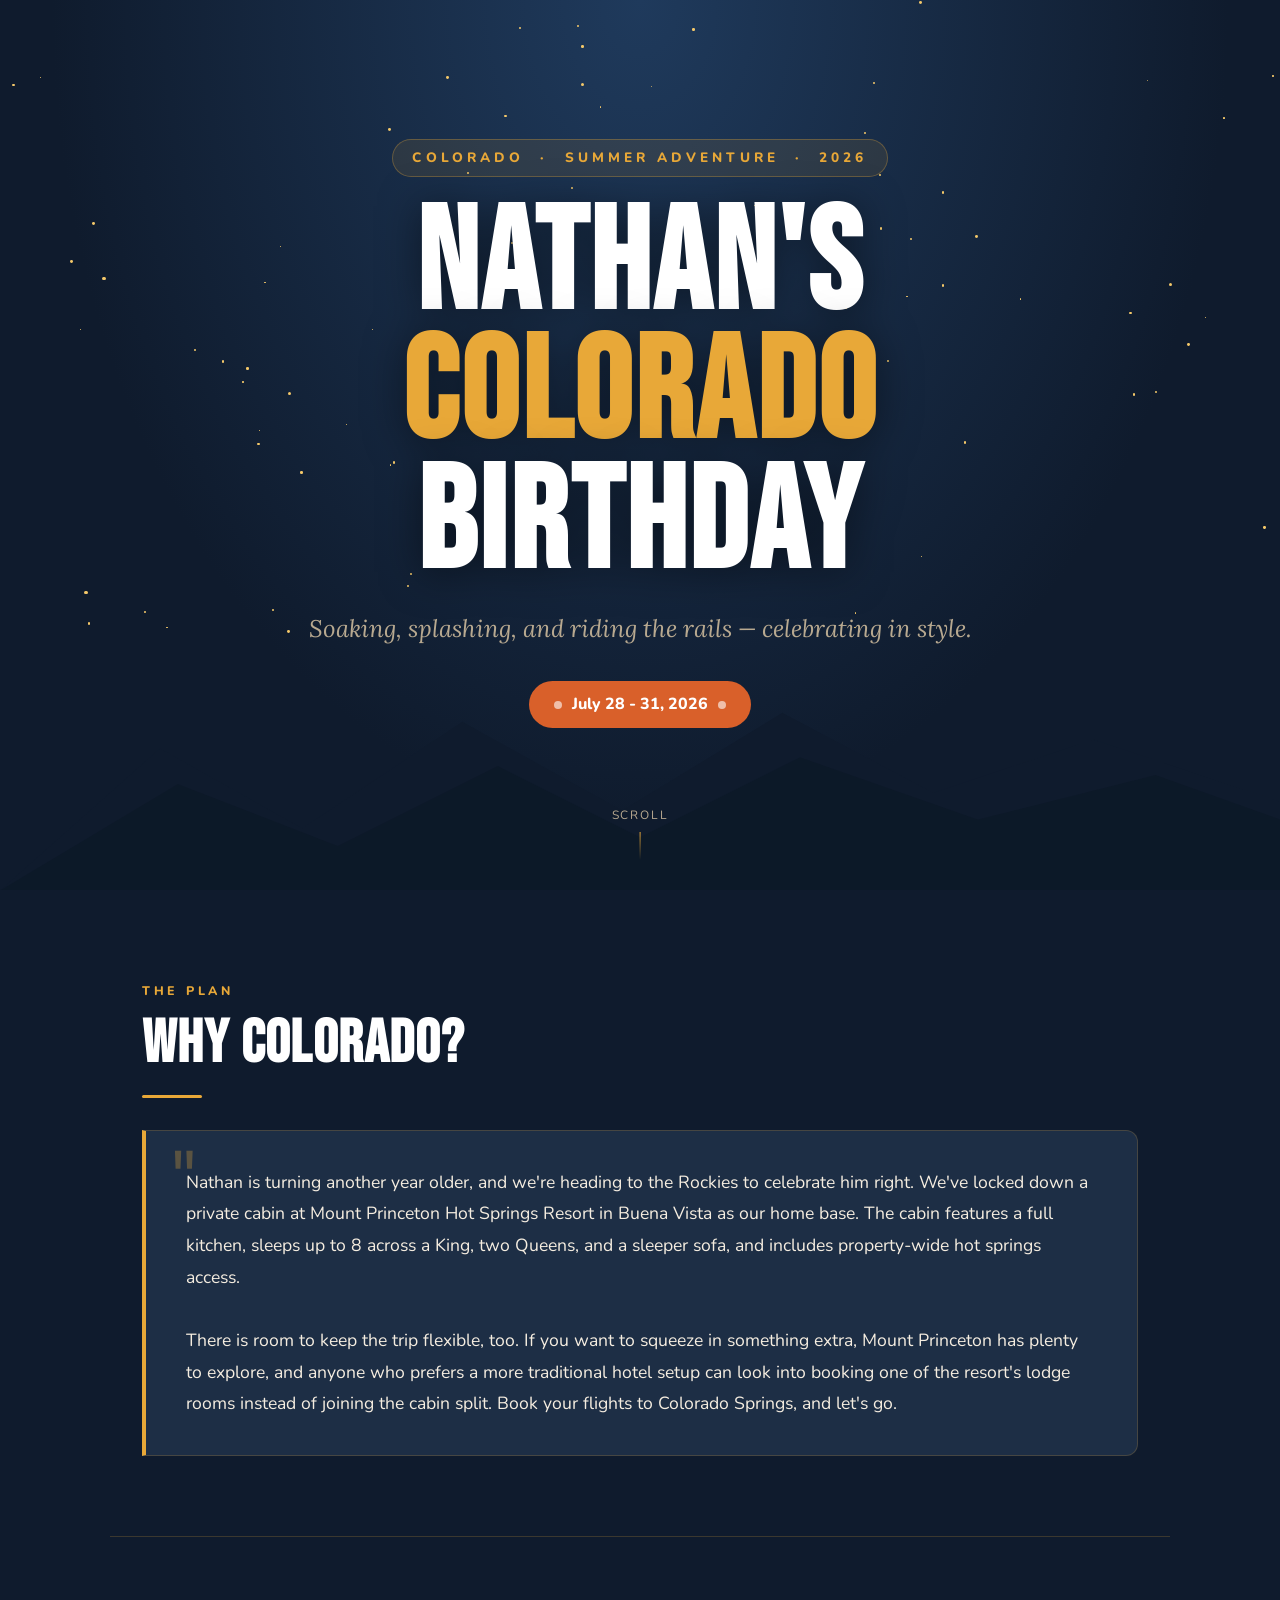
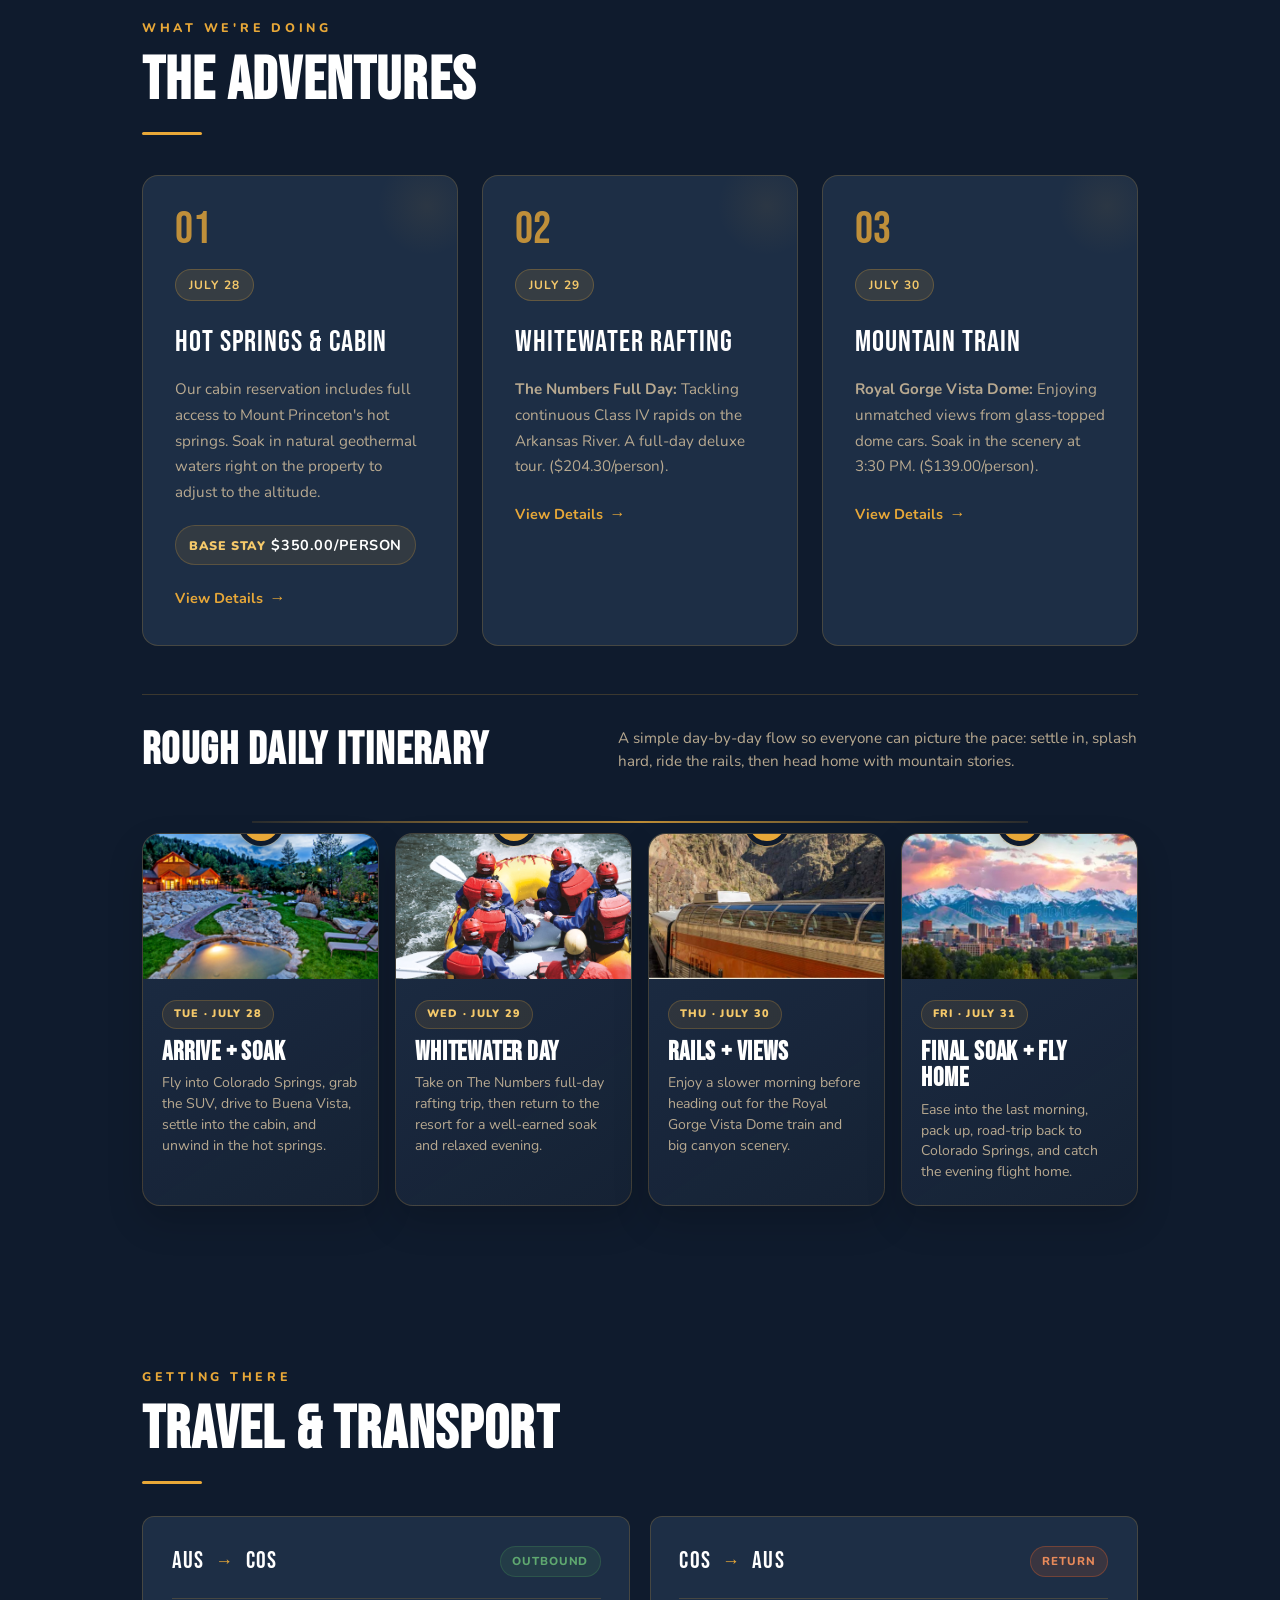
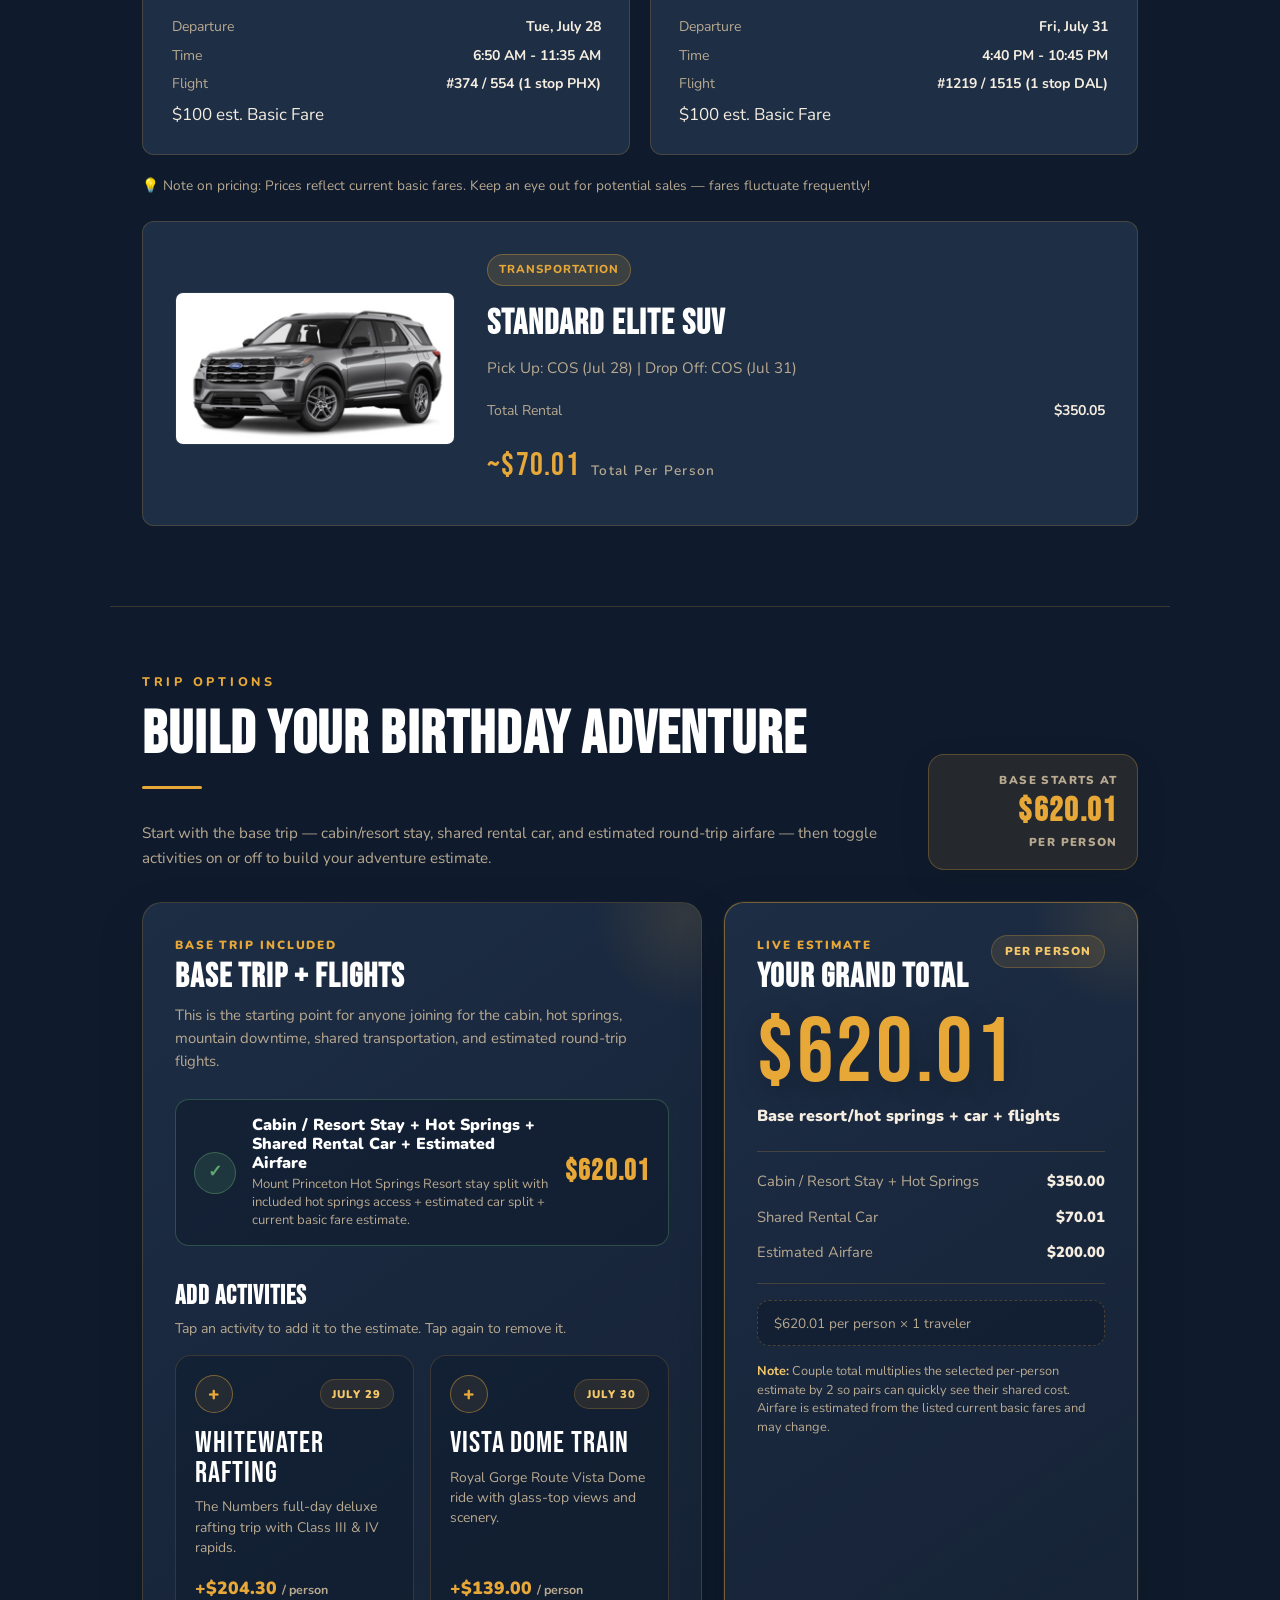
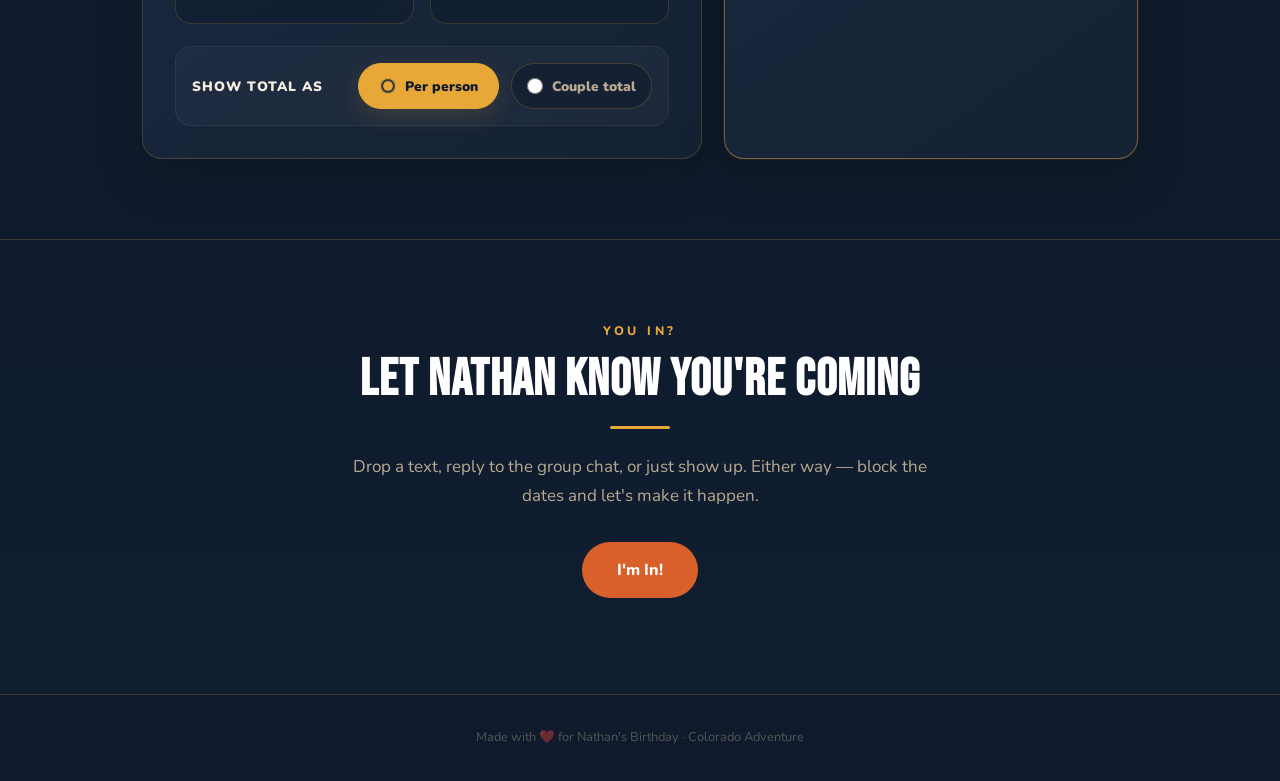
==== commit ef74a7e7: "Update index.html" ====
--- a/index.html
+++ b/index.html
@@ -1454,7 +1454,7 @@
     <p>
       Nathan is turning another year older, and we're heading to the Rockies to celebrate him right. We've locked down a private cabin at Mount Princeton Hot Springs Resort in Buena Vista as our home base. The cabin features a full kitchen, sleeps up to 8 across a King, two Queens, and a sleeper sofa, and includes property-wide hot springs access. 
       <br><br>
-      There is room to keep the trip flexible, too. If you want to squeeze in something extra, Mount Princeton has plenty to explore, and anyone who prefers a more traditional hotel setup can look into booking one of the resort's lodge rooms instead of joining the cabin split.
+      There is room to keep the trip flexible, too. If you want to squeeze in something extra, Mount Princeton has plenty to explore, and anyone who prefers a more traditional hotel setup can look into booking one of the resort's lodge rooms instead of joining the cabin split. Book your flights to Colorado Springs, and let's go.
     </p>
   </div>
 </section>
@@ -1504,7 +1504,7 @@
         <div class="timeline-card-body">
           <span class="timeline-date">Tue · July 28</span>
           <h4>Arrive + Soak</h4>
-          <p>Fly into Denver, grab the SUV, drive to Buena Vista, settle into the cabin, and unwind in the hot springs.</p>
+          <p>Fly into Colorado Springs, grab the SUV, drive to Buena Vista, settle into the cabin, and unwind in the hot springs.</p>
         </div>
       </article>
 
@@ -1530,11 +1530,11 @@
 
       <article class="timeline-card">
         <span class="timeline-dot">04</span>
-        <img class="timeline-image" src="denver.jpg" alt="Denver skyline at sunset">
+        <img class="timeline-image" src="denver.jpg" alt="Skyline at sunset">
         <div class="timeline-card-body">
           <span class="timeline-date">Fri · July 31</span>
           <h4>Final Soak + Fly Home</h4>
-          <p>Ease into the last morning, pack up, road-trip back to Denver, and catch the evening flight home.</p>
+          <p>Ease into the last morning, pack up, road-trip back to Colorado Springs, and catch the evening flight home.</p>
         </div>
       </article>
     </div>
@@ -1549,24 +1549,24 @@
   <div class="flights-grid">
     <div class="flight-card">
       <div class="flight-header">
-        <div class="flight-route"><span>AUS</span> <span class="plane">→</span> <span>DEN</span></div>
+        <div class="flight-route"><span>AUS</span> <span class="plane">→</span> <span>COS</span></div>
         <span class="flight-badge">Outbound</span>
       </div>
       <div class="flight-detail"><span>Departure</span><strong>Tue, July 28</strong></div>
-      <div class="flight-detail"><span>Time</span><strong>8:25 AM - 9:35 AM</strong></div>
-      <div class="flight-detail"><span>Flight</span><strong>#2574 (Fastest)</strong></div>
-      <div class="flight-price">$95 <span>est. Basic Fare</span></div>
+      <div class="flight-detail"><span>Time</span><strong>6:50 AM - 11:35 AM</strong></div>
+      <div class="flight-detail"><span>Flight</span><strong>#374 / 554 (1 stop PHX)</strong></div>
+      <div class="flight-price">$100 <span>est. Basic Fare</span></div>
     </div>
 
     <div class="flight-card">
       <div class="flight-header">
-        <div class="flight-route"><span>DEN</span> <span class="plane">→</span> <span>AUS</span></div>
+        <div class="flight-route"><span>COS</span> <span class="plane">→</span> <span>AUS</span></div>
         <span class="flight-badge orange">Return</span>
       </div>
       <div class="flight-detail"><span>Departure</span><strong>Fri, July 31</strong></div>
-      <div class="flight-detail"><span>Time</span><strong>7:45 PM - 11:00 PM</strong></div>
-      <div class="flight-detail"><span>Flight</span><strong>#1950</strong></div>
-      <div class="flight-price">$129 <span>est. Basic Fare</span></div>
+      <div class="flight-detail"><span>Time</span><strong>4:40 PM - 10:45 PM</strong></div>
+      <div class="flight-detail"><span>Flight</span><strong>#1219 / 1515 (1 stop DAL)</strong></div>
+      <div class="flight-price">$100 <span>est. Basic Fare</span></div>
     </div>
   </div>
 
@@ -1579,7 +1579,7 @@
     <div class="rental-info">
       <div class="flight-badge" style="display: inline-block; margin-bottom: 0.5rem; background: rgba(232,168,56,0.15); color: var(--amber); border-color: rgba(232,168,56,0.35);">Transportation</div>
       <h3 style="font-family: 'Bebas Neue', sans-serif; font-size: 2.2rem; color: var(--white); margin-bottom: 0.2rem; letter-spacing: 0.03em;">Standard Elite SUV</h3>
-      <p style="font-size: 0.95rem; color: var(--cream-muted); margin-bottom: 1.2rem; line-height: 1.5;">Pick Up: DEN (Jul 28) | Drop Off: DEN (Jul 31)</p>
+      <p style="font-size: 0.95rem; color: var(--cream-muted); margin-bottom: 1.2rem; line-height: 1.5;">Pick Up: COS (Jul 28) | Drop Off: COS (Jul 31)</p>
       <div class="flight-detail"><span>Total Rental</span><strong>$350.05</strong></div>
       <div class="flight-price">~$70.01 <span>Total Per Person</span></div>
     </div>
@@ -1599,7 +1599,7 @@
     </div>
     <div class="base-pill" aria-label="Starting base cost per person">
       <span>Base Starts At</span>
-      <strong>$644.01</strong>
+      <strong>$620.01</strong>
       <em>per person</em>
     </div>
   </div>
@@ -1618,7 +1618,7 @@
           <h3>Cabin / Resort Stay + Hot Springs + Shared Rental Car + Estimated Airfare</h3>
           <p>Mount Princeton Hot Springs Resort stay split with included hot springs access + estimated car split + current basic fare estimate.</p>
         </div>
-        <strong>$644.01</strong>
+        <strong>$620.01</strong>
       </div>
 
       <h3 class="builder-subtitle">Add Activities</h3>
@@ -1672,18 +1672,18 @@
         <span class="summary-badge" id="costModeBadge">Per Person</span>
       </div>
 
-      <div class="summary-price" id="grandTotal">$644.01</div>
+      <div class="summary-price" id="grandTotal">$620.01</div>
       <div class="summary-label" id="selectedAdventureLabel">Base resort/hot springs + car + flights</div>
 
       <ul class="summary-list">
         <li><span>Cabin / Resort Stay + Hot Springs</span><strong id="resortLineAmount">$350.00</strong></li>
         <li><span>Shared Rental Car</span><strong id="carLineAmount">$70.01</strong></li>
-        <li><span>Estimated Airfare</span><strong id="airfareLineAmount">$224.00</strong></li>
+        <li><span>Estimated Airfare</span><strong id="airfareLineAmount">$200.00</strong></li>
         <li id="raftingLine" class="is-hidden"><span>Whitewater Rafting</span><strong id="raftingLineAmount">$204.30</strong></li>
         <li id="trainLine" class="is-hidden"><span>Vista Dome Train</span><strong id="trainLineAmount">$139.00</strong></li>
       </ul>
 
-      <div class="summary-equation" id="costEquation">$644.01 per person × 1 traveler</div>
+      <div class="summary-equation" id="costEquation">$620.01 per person × 1 traveler</div>
       <p class="cost-note"><strong>Note:</strong> Couple total multiplies the selected per-person estimate by 2 so pairs can quickly see their shared cost. Airfare is estimated from the listed current basic fares and may change.</p>
     </aside>
   </div>
@@ -1792,7 +1792,7 @@
   const tripBaseCosts = {
     resort: 350.00,
     car: 70.01,
-    airfare: 224.00,
+    airfare: 200.00,
     rafting: 204.30,
     train: 139.00
   };
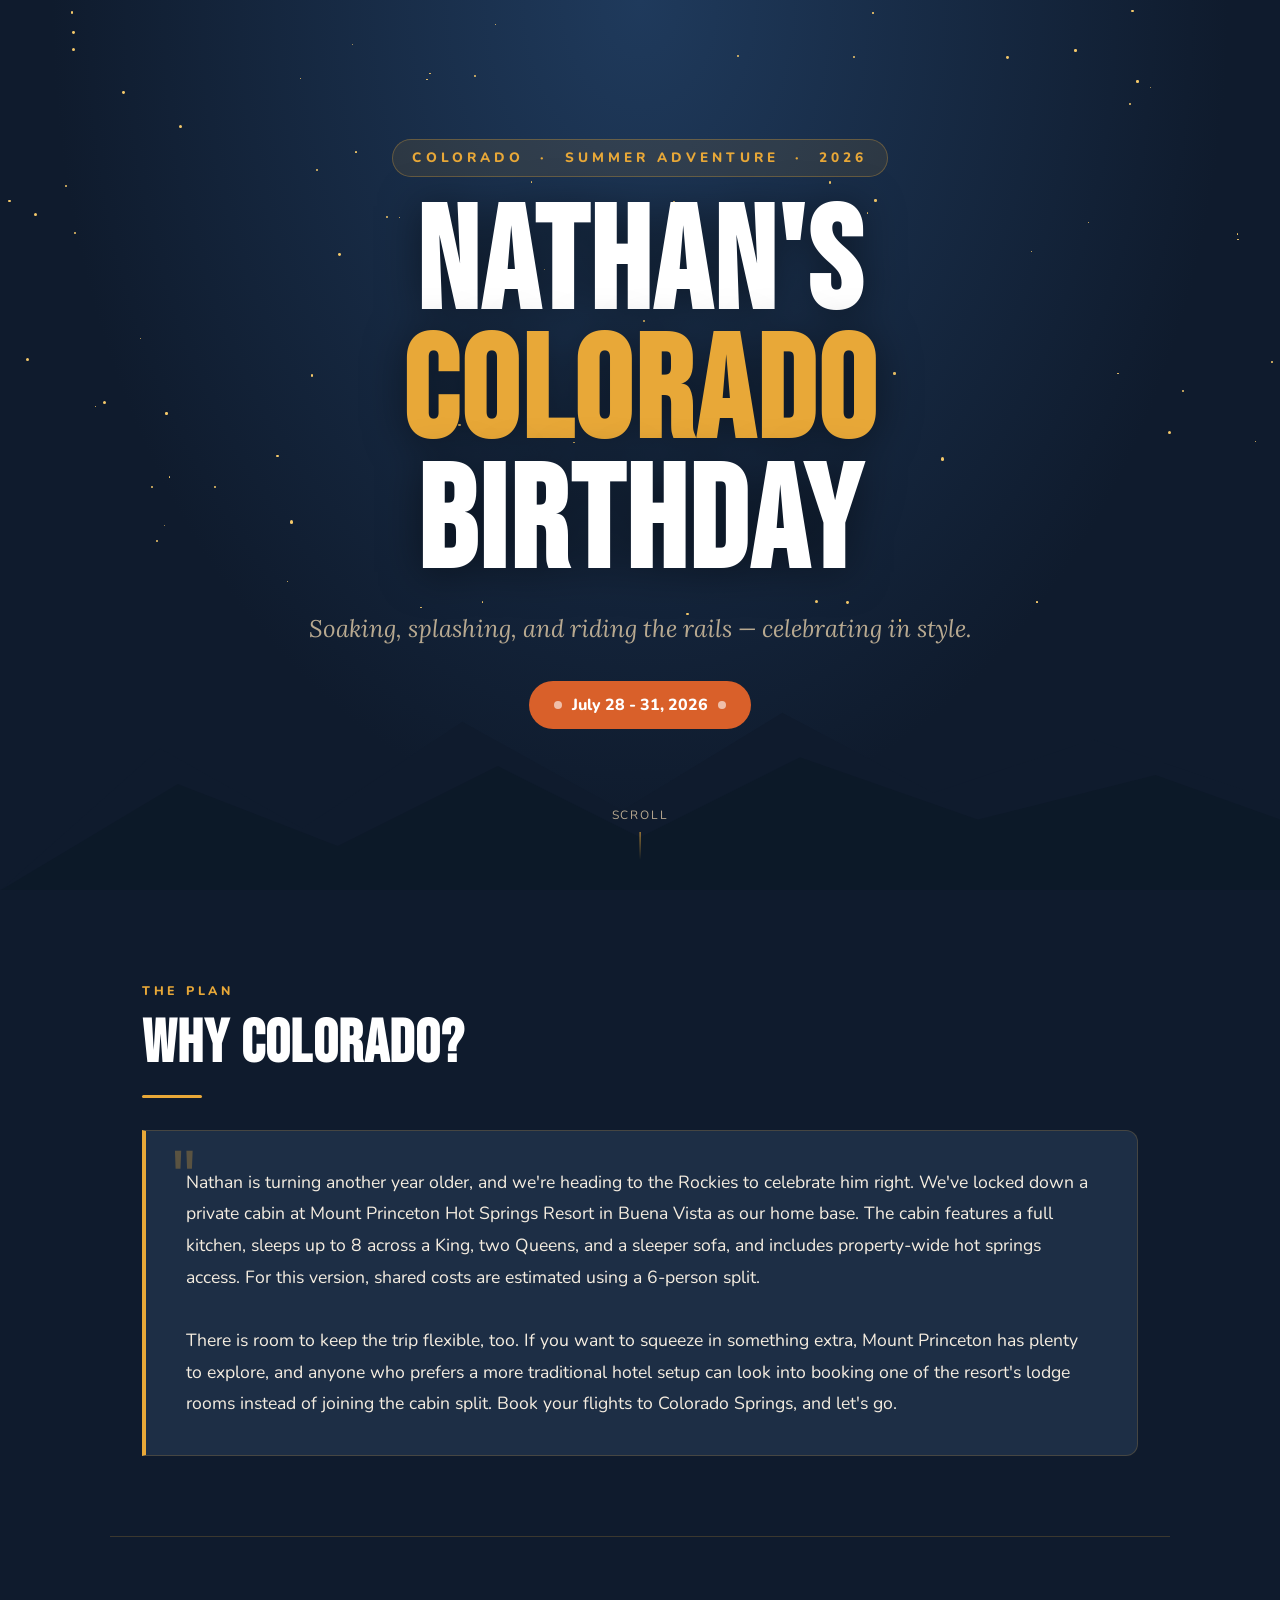
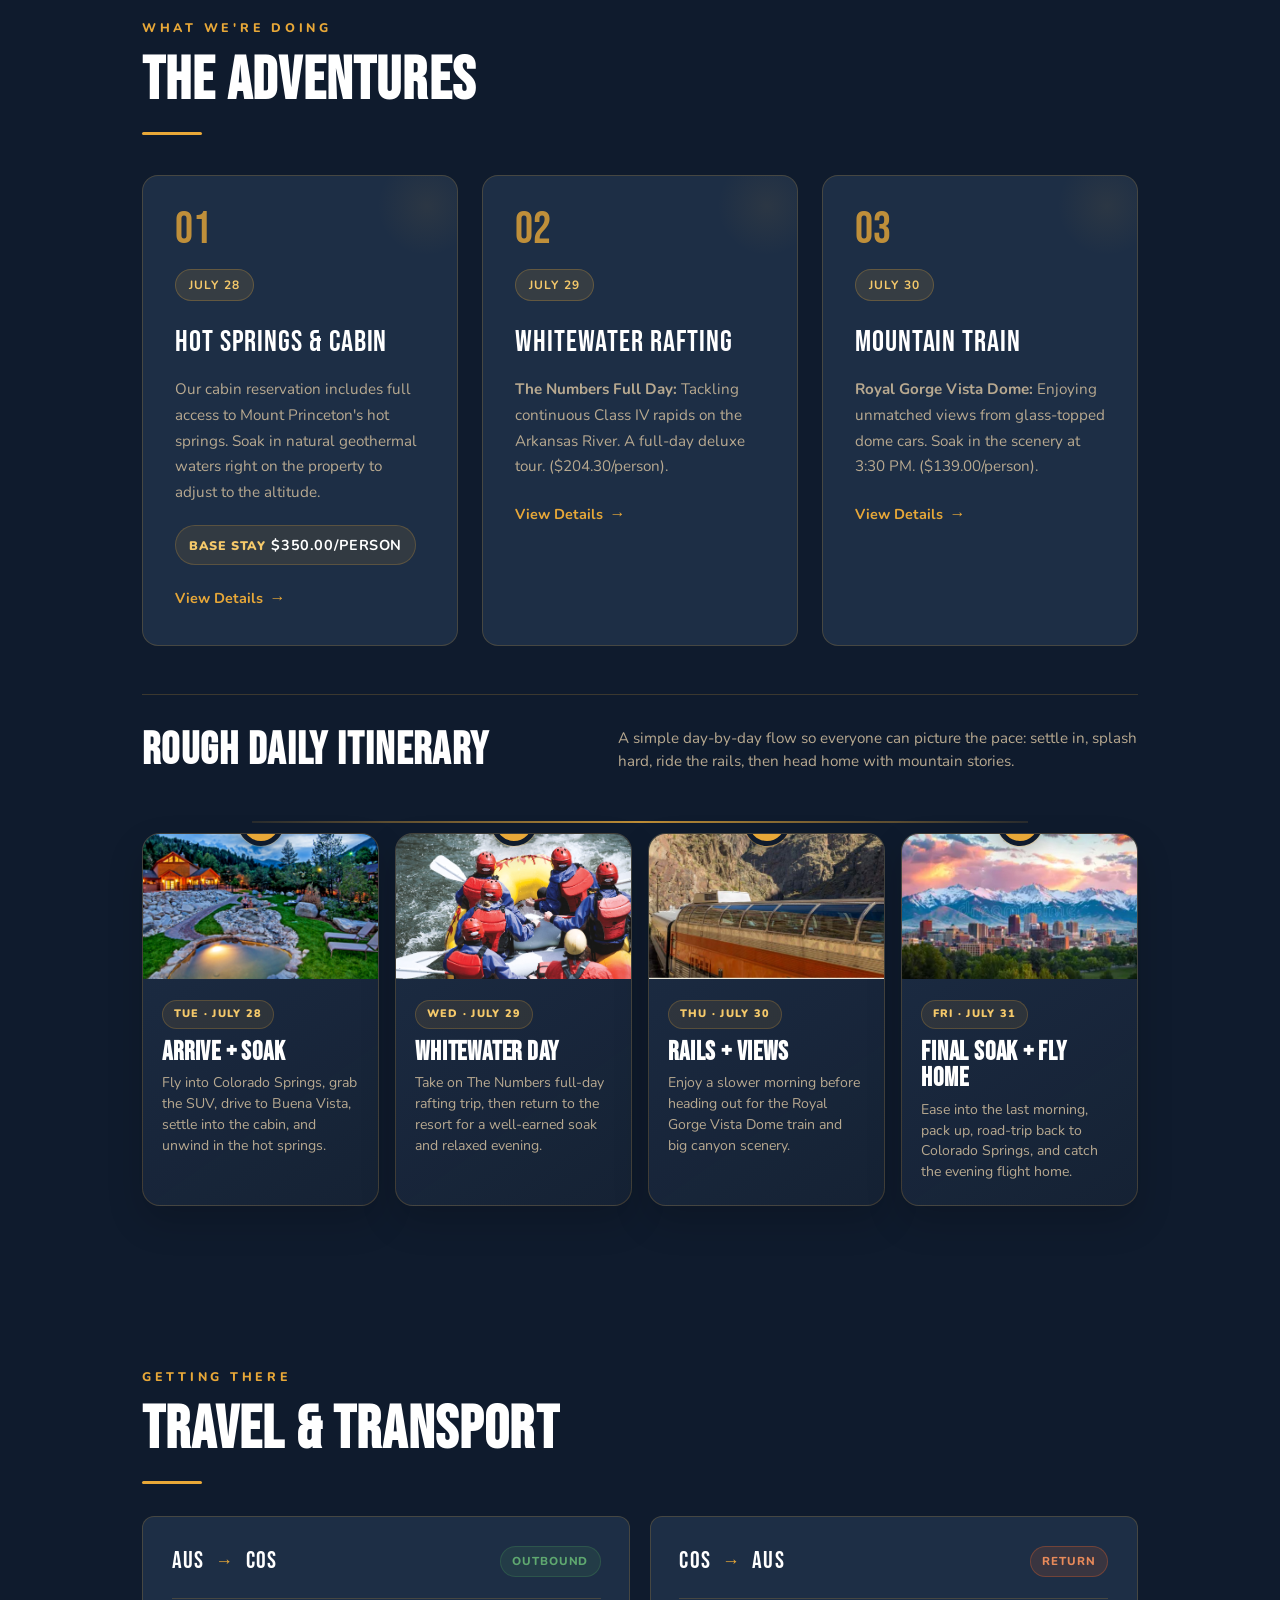
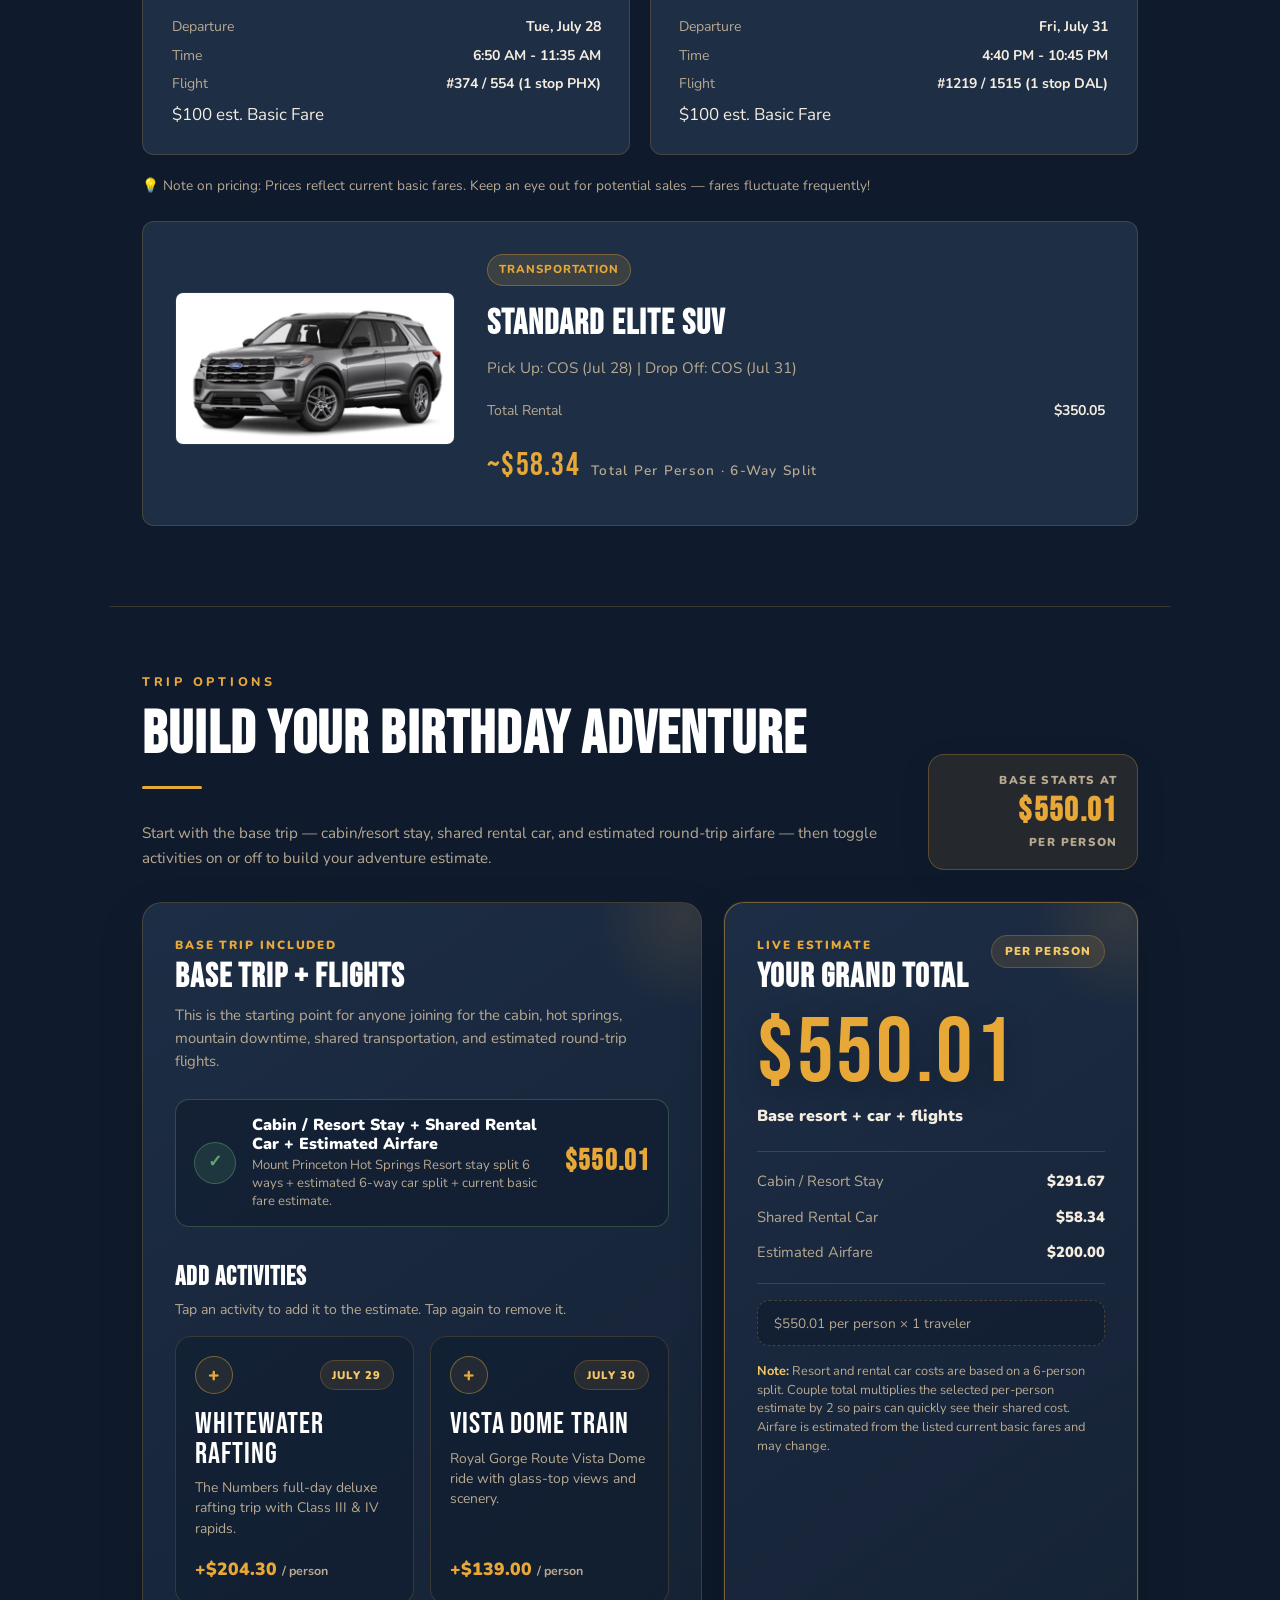
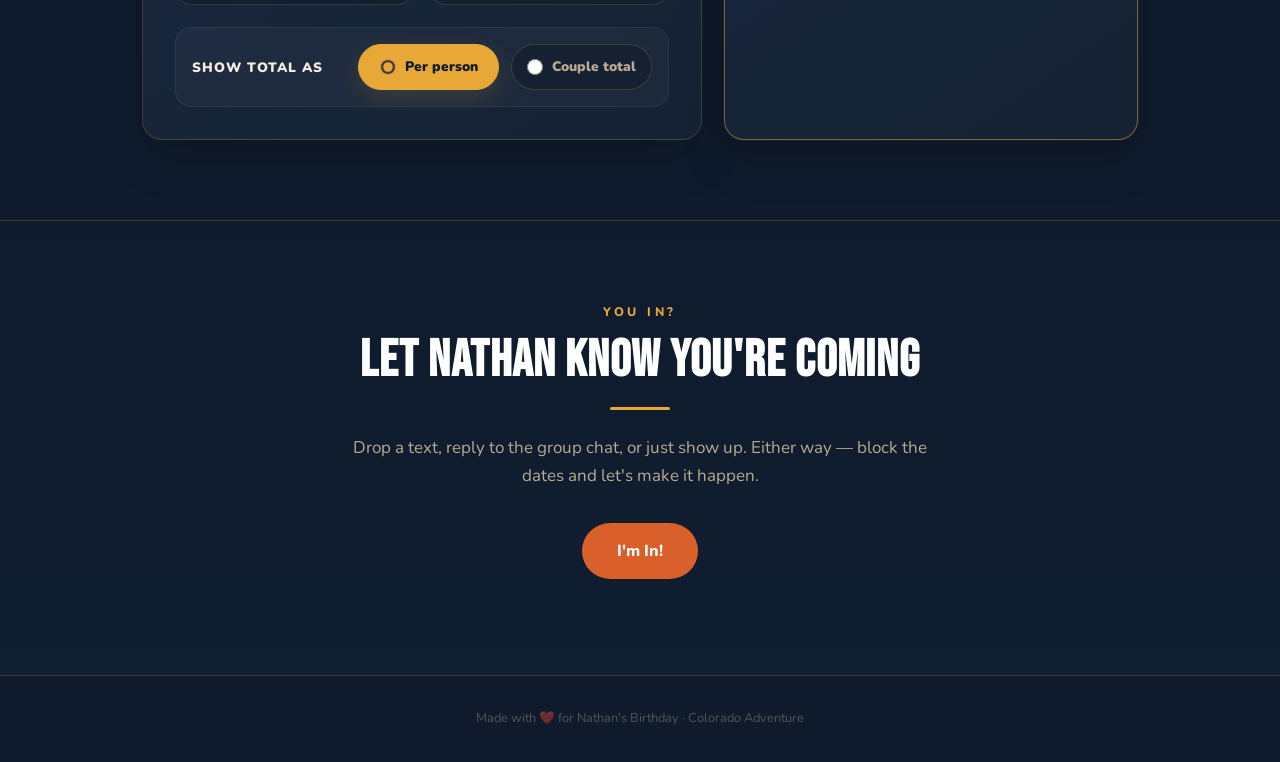
==== commit 77da3adb: "Rename index6.html to index.html" ====
--- a/index.html
+++ b/index.html
@@ -1452,7 +1452,7 @@
   <div class="blurb-box">
     <div class="quote-mark">"</div>
     <p>
-      Nathan is turning another year older, and we're heading to the Rockies to celebrate him right. We've locked down a private cabin at Mount Princeton Hot Springs Resort in Buena Vista as our home base. The cabin features a full kitchen, sleeps up to 8 across a King, two Queens, and a sleeper sofa, and includes property-wide hot springs access. 
+      Nathan is turning another year older, and we're heading to the Rockies to celebrate him right. We've locked down a private cabin at Mount Princeton Hot Springs Resort in Buena Vista as our home base. The cabin features a full kitchen, sleeps up to 8 across a King, two Queens, and a sleeper sofa, and includes property-wide hot springs access. For this version, shared costs are estimated using a 6-person split. 
       <br><br>
       There is room to keep the trip flexible, too. If you want to squeeze in something extra, Mount Princeton has plenty to explore, and anyone who prefers a more traditional hotel setup can look into booking one of the resort's lodge rooms instead of joining the cabin split. Book your flights to Colorado Springs, and let's go.
     </p>
@@ -1581,7 +1581,7 @@
       <h3 style="font-family: 'Bebas Neue', sans-serif; font-size: 2.2rem; color: var(--white); margin-bottom: 0.2rem; letter-spacing: 0.03em;">Standard Elite SUV</h3>
       <p style="font-size: 0.95rem; color: var(--cream-muted); margin-bottom: 1.2rem; line-height: 1.5;">Pick Up: COS (Jul 28) | Drop Off: COS (Jul 31)</p>
       <div class="flight-detail"><span>Total Rental</span><strong>$350.05</strong></div>
-      <div class="flight-price">~$70.01 <span>Total Per Person</span></div>
+      <div class="flight-price">~$58.34 <span>Total Per Person · 6-Way Split</span></div>
     </div>
   </div>
 </section>
@@ -1599,7 +1599,7 @@
     </div>
     <div class="base-pill" aria-label="Starting base cost per person">
       <span>Base Starts At</span>
-      <strong>$620.01</strong>
+      <strong>$550.01</strong>
       <em>per person</em>
     </div>
   </div>
@@ -1615,10 +1615,10 @@
       <div class="base-included-card">
         <span class="included-icon">✓</span>
         <div>
-          <h3>Cabin / Resort Stay + Hot Springs + Shared Rental Car + Estimated Airfare</h3>
-          <p>Mount Princeton Hot Springs Resort stay split with included hot springs access + estimated car split + current basic fare estimate.</p>
+          <h3>Cabin / Resort Stay + Shared Rental Car + Estimated Airfare</h3>
+          <p>Mount Princeton Hot Springs Resort stay split 6 ways + estimated 6-way car split + current basic fare estimate.</p>
         </div>
-        <strong>$620.01</strong>
+        <strong>$550.01</strong>
       </div>
 
       <h3 class="builder-subtitle">Add Activities</h3>
@@ -1672,19 +1672,19 @@
         <span class="summary-badge" id="costModeBadge">Per Person</span>
       </div>
 
-      <div class="summary-price" id="grandTotal">$620.01</div>
-      <div class="summary-label" id="selectedAdventureLabel">Base resort/hot springs + car + flights</div>
+      <div class="summary-price" id="grandTotal">$550.01</div>
+      <div class="summary-label" id="selectedAdventureLabel">Base resort + car + flights</div>
 
       <ul class="summary-list">
-        <li><span>Cabin / Resort Stay + Hot Springs</span><strong id="resortLineAmount">$350.00</strong></li>
-        <li><span>Shared Rental Car</span><strong id="carLineAmount">$70.01</strong></li>
+        <li><span>Cabin / Resort Stay</span><strong id="resortLineAmount">$291.67</strong></li>
+        <li><span>Shared Rental Car</span><strong id="carLineAmount">$58.34</strong></li>
         <li><span>Estimated Airfare</span><strong id="airfareLineAmount">$200.00</strong></li>
         <li id="raftingLine" class="is-hidden"><span>Whitewater Rafting</span><strong id="raftingLineAmount">$204.30</strong></li>
         <li id="trainLine" class="is-hidden"><span>Vista Dome Train</span><strong id="trainLineAmount">$139.00</strong></li>
       </ul>
 
-      <div class="summary-equation" id="costEquation">$620.01 per person × 1 traveler</div>
-      <p class="cost-note"><strong>Note:</strong> Couple total multiplies the selected per-person estimate by 2 so pairs can quickly see their shared cost. Airfare is estimated from the listed current basic fares and may change.</p>
+      <div class="summary-equation" id="costEquation">$550.01 per person × 1 traveler</div>
+      <p class="cost-note"><strong>Note:</strong> Resort and rental car costs are based on a 6-person split. Couple total multiplies the selected per-person estimate by 2 so pairs can quickly see their shared cost. Airfare is estimated from the listed current basic fares and may change.</p>
     </aside>
   </div>
 </section>
@@ -1704,29 +1704,21 @@
     <button class="modal-close" onclick="closeModal(null, 'springsModal')">×</button>
     <div class="modal-header">
       <h2 class="modal-title">Hot Springs & Retreat</h2>
-      <div class="modal-price">$350.00 <span>Per Person Resort Split</span></div>
-      <div class="modal-price-note">Included in the base trip estimate</div>
-    </div>
-    <div class="modal-body-text"><p>Escape to Mount Princeton Resort. Our cabin features a full kitchen and includes full access to geothermal pools.</p></div>
-    <div class="modal-cost-callout">
-      <span>Cabin / Resort Stay</span>
-      <strong>$350.00/person</strong>
-    </div>
+      <div class="modal-price">$291.67 <span>Per Person · 6-Way Split</span></div>
+    </div>
+    <div class="modal-body-text"><p>Escape to Mount Princeton Resort. Our cabin features a full kitchen and includes full access to geothermal pools. Based on 6 people, the cabin/resort share is about $291.67 per person for the stay.</p></div>
     <div class="modal-gallery">
       <img src="springsCabin.jpg" alt="Resort">
       <img src="springsCreek.jpg" alt="Creekside">
       <img src="springsSlide.jpg" alt="Slide">
     </div>
     <ul class="modal-features">
-      <li>Estimated cabin/resort split: $350.00 per person</li>
-      <li>Hot springs access is included with the stay</li>
       <li>Fully equipped kitchen</li>
       <li>Complimentary bike, ski & snowshoe rentals</li>
-      <li>Exclusive Spa & Club access (16+)
+      <li>Exclusive Spa & Club access (16+)</li>
     </ul>
-    <div class="modal-footer action-stack">
+    <div class="modal-footer">
       <a class="external-cta" href="https://mtprinceton.com/" target="_blank" rel="noopener noreferrer">Explore Mount Princeton Resort →</a>
-      <a class="external-cta alt" href="#tripOptions" onclick="closeModal(null, 'springsModal')">See in Trip Estimate →</a>
     </div>
   </div>
 </div>
@@ -1790,8 +1782,8 @@
   function closeModal(e, id) { if (!e || e.target.classList.contains('modal-overlay') || e.target.classList.contains('modal-close')) { document.getElementById(id).classList.remove('active'); document.body.style.overflow = 'auto'; } }
 
   const tripBaseCosts = {
-    resort: 350.00,
-    car: 70.01,
+    resort: 291.67,
+    car: 58.34,
     airfare: 200.00,
     rafting: 204.30,
     train: 139.00
@@ -1829,7 +1821,7 @@
       option.classList.toggle('is-selected', option.querySelector('input[type="radio"]').checked);
     });
 
-    let label = 'Base resort/hot springs + car + flights';
+    let label = 'Base resort + car + flights';
     if (selectedAddonKeys.includes('rafting') && selectedAddonKeys.includes('train')) label = 'The whole shebang';
     else if (selectedAddonKeys.includes('rafting')) label = 'Base + whitewater rafting';
     else if (selectedAddonKeys.includes('train')) label = 'Base + Vista Dome train';
